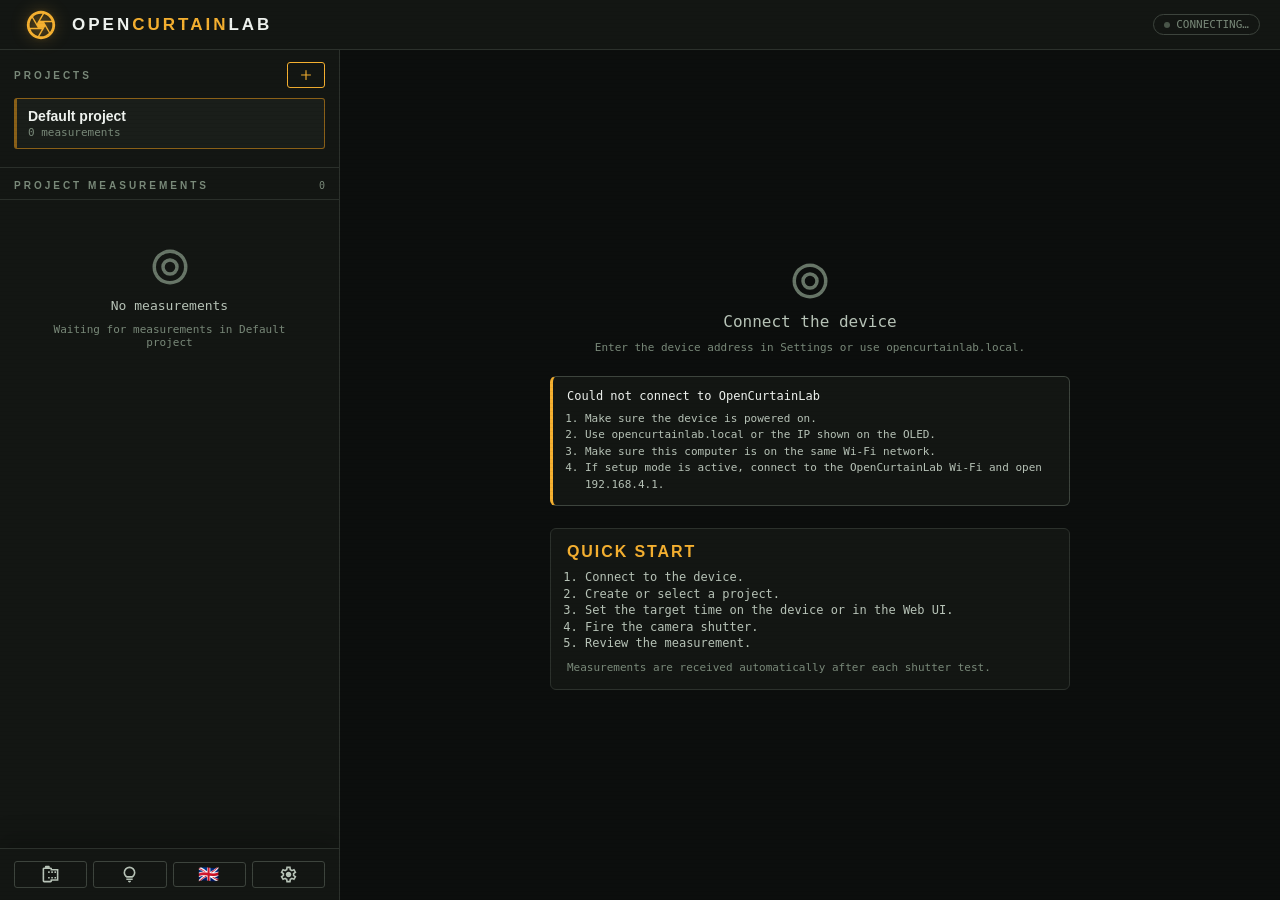
==== web/index.html @ 90f0e79e "api cleanup" ====
<!DOCTYPE html>
<html lang="en">
<head>
<meta charset="utf-8"/>
<meta content="width=device-width, initial-scale=1.0, minimum-scale=1.0" name="viewport"/>
<title>OpenCurtainLab</title>
<link rel="stylesheet" href="app.css" data-ocl-asset="css">
<!-- OCL_INLINE_CSS -->
</head>
<body>
<!-- Web UI source shell. CSS, JS and translations are separate during development. -->
<div class="app">
<!-- ══ HEADER ══════════════════════════════════ -->
<header>
<div style="display:flex;align-items:center;gap:10px;">
<button aria-label="Menu" class="mob-menu-btn" data-i18n-aria-label="html.menuButtonLabel" onclick="toggleSidebar()"><svg aria-hidden="true" class="svg-icon" fill="currentColor" focusable="false" height="20" viewbox="0 -960 960 960" width="20" xmlns="http://www.w3.org/2000/svg"><path d="M140-254.62v-59.99h680v59.99H140ZM140-450v-60h680v60H140Zm0-195.39v-59.99h680v59.99H140Z"></path></svg></button>
<div class="logo">
<div aria-hidden="true" class="logo-mark"><svg class="logo-camera" fill="currentColor" focusable="false" viewbox="0 -960 960 960" xmlns="http://www.w3.org/2000/svg"><path d="M456-600h320q-27-69-82.5-118.5T566-788L456-600Zm-92 80 160-276q-11-2-22-3t-22-1q-66 0-123 25t-101 67l108 188ZM170-400h218L228-676q-32 41-50 90.5T160-480q0 21 2.5 40.5T170-400Zm224 228 108-188H184q27 69 82.5 118.5T394-172Zm86 12q66 0 123-25t101-67L596-440 436-164q11 2 21.5 3t22.5 1Zm252-124q32-41 50-90.5T800-480q0-21-2.5-40.5T790-560H572l160 276ZM480-480Zm0 400q-82 0-155-31.5t-127.5-86Q143-252 111.5-325T80-480q0-83 31.5-155.5t86-127Q252-817 325-848.5T480-880q83 0 155.5 31.5t127 86q54.5 54.5 86 127T880-480q0 82-31.5 155t-86 127.5q-54.5 54.5-127 86T480-80Z"></path></svg></div>
<div class="logo-text">OPEN<em>CURTAIN</em>LAB</div>
</div>
</div>
<div class="hdr-right">
<div class="conn-pill">
<span class="conn-dot" id="cdot"></span>
<span data-i18n="html.connecting" id="clabel">Connecting…</span>
</div>
</div>
</header>
<div class="sidebar-backdrop" id="sb-back" onclick="toggleSidebar()"></div>
<!-- ══ BODY ════════════════════════════════════ -->
<div class="body">
<!-- SIDEBAR -->
<aside class="sidebar" id="sidebar">
<!-- Projects -->
<div class="sidebar-block">
<div class="blk-hdr">
<span class="blk-label" data-i18n="html.projects">Projects</span>
<button aria-label="New project" class="btn btn-amber btn-sm btn-icon" data-i18n-aria-label="html.newProject" data-i18n-title="html.newProject" onclick="openNewProj()" title="New project"><svg aria-hidden="true" class="svg-icon" fill="currentColor" focusable="false" height="20" viewbox="0 -960 960 960" width="20" xmlns="http://www.w3.org/2000/svg"><path d="M450-450H220v-60h230v-230h60v230h230v60H510v230h-60v-230Z"></path></svg></button>
</div>
<div id="proj-list"></div>
</div>
<!-- History header -->
<div class="sidebar-block" style="padding-bottom:8px;">
<div class="blk-hdr" style="margin-bottom:0;">
<span class="blk-label" data-i18n="html.projectMeasurements">Project measurements</span>
<span id="hist-count" style="font-size:10px;color:var(--tx3);">0</span>
</div>
</div>
<!-- History list -->
<div class="history-scroll" id="hist-list"></div>
<!-- Tools / Settings -->
<div class="sidebar-block sidebar-tools">
<div class="language-panel" id="language-panel" style="display:none;">
<label>Language</label>
<button class="lang-option" data-lang="de" onclick="setLanguage('de')"><span aria-hidden="true" class="lang-flag">🇩🇪</span><span>Deutsch</span></button>
<button class="lang-option" data-lang="en" onclick="setLanguage('en')"><span aria-hidden="true" class="lang-flag">🇬🇧</span><span>English</span></button>
</div>

<div class="settings-actions">
<button aria-label="GitHub" class="btn btn-ghost btn-sm btn-icon" id="github-btn" onclick="openGitHub()" title="GitHub"><svg aria-hidden="true" class="svg-icon" fill="currentColor" focusable="false" viewbox="0 -960 960 960" xmlns="http://www.w3.org/2000/svg"><path d="M160-80q-33 0-56.5-23.5T80-160v-600q0-33 23.5-56.5T160-840h40v-40q0-17 11.5-28.5T240-920h160q17 0 28.5 11.5T440-880v40h40q33 0 56.5 23.5T560-760h320v600H560q0 33-23.5 56.5T480-80H160Zm0-80h320v-80h320v-440H480v-80H160v600Zm200-120h80v-80h-80v80Zm0-280h80v-80h-80v80Zm160 280h80v-80h-80v80Zm0-280h80v-80h-80v80Zm160 280h80v-80h-80v80Zm0-280h80v-80h-80v80ZM320-460Z"></path></svg></button>
<button aria-label="Guide" class="btn btn-ghost btn-sm btn-icon" data-i18n-aria-label="html.guide" data-i18n-title="html.guide" id="manual-toggle-btn" onclick="showManualPage()" title="Guide"><svg aria-hidden="true" class="svg-icon" fill="currentColor" focusable="false" viewbox="0 -960 960 960" xmlns="http://www.w3.org/2000/svg"><path d="M423.5-103.5Q400-127 400-160h160q0 33-23.5 56.5T480-80q-33 0-56.5-23.5ZM320-200v-80h320v80H320Zm10-120q-69-41-109.5-110T180-580q0-125 87.5-212.5T480-880q125 0 212.5 87.5T780-580q0 81-40.5 150T630-320H330Zm24-80h252q45-32 69.5-79T700-580q0-92-64-156t-156-64q-92 0-156 64t-64 156q0 54 24.5 101t69.5 79Zm126 0Z"></path></svg></button>
<button aria-label="English" class="btn btn-ghost btn-sm btn-icon language-btn" id="language-btn" onclick="toggleLanguagePanel()" title="English"><span aria-hidden="true" class="language-btn-flag">🇬🇧</span></button>
<button aria-label="Settings" class="btn btn-ghost btn-sm btn-icon" data-i18n-aria-label="html.settings" data-i18n-title="html.settings" id="settings-toggle-btn" onclick="showSettingsPage()" title="Settings"><svg aria-hidden="true" class="svg-icon" fill="currentColor" focusable="false" viewbox="0 -960 960 960" xmlns="http://www.w3.org/2000/svg"><path d="m370-80-16-128q-13-5-24.5-12T307-235l-119 50L78-375l103-78q-1-7-1-13.5v-27q0-6.5 1-13.5L78-585l110-190 119 50q11-8 23-15t24-12l16-128h220l16 128q13 5 24.5 12t22.5 15l119-50 110 190-103 78q1 7 1 13.5v27q0 6.5-2 13.5l103 78-110 190-118-50q-11 8-23 15t-24 12L590-80H370Zm70-80h79l14-106q31-8 57.5-23.5T639-327l99 41 39-68-86-65q5-14 7-29.5t2-31.5q0-16-2-31.5t-7-29.5l86-65-39-68-99 42q-22-23-48.5-38.5T533-694l-13-106h-79l-14 106q-31 8-57.5 23.5T321-633l-99-41-39 68 86 64q-5 15-7 30t-2 32q0 16 2 31t7 30l-86 65 39 68 99-42q22 23 48.5 38.5T427-266l13 106Zm42-180q58 0 99-41t41-99q0-58-41-99t-99-41q-59 0-99.5 41T342-480q0 58 40.5 99t99.5 41Zm-2-140Z"></path></svg></button>
</div>
</div>
</aside><!-- /sidebar -->
<!-- Settings page is rendered into the main content area. -->
<template id="settings-page-template">
<div class="settings-panel settings-page" id="settings-panel">
<div class="settings-page-header">
<div>
<div class="settings-page-eyebrow">OpenCurtainLab</div>
<h1 class="settings-page-title" data-i18n="html.settings">Settings</h1>
</div>
</div>
<div class="settings-page-body">
<div class="settings-page-grid">
<div class="settings-section settings-device-section">
<div class="settings-section-title" data-i18n="html.device">Device</div>
<div class="settings-field">
<label data-i18n="html.deviceAddress" for="device-address-input">Device address</label>
<div class="settings-address-row">
<input class="settings-full-input" id="device-address-input" onkeydown="if(event.key==='Enter') connectToDeviceAddress()" placeholder="opencurtainlab.local" type="text"/>
<button class="btn btn-amber btn-sm" data-i18n="html.connect" onclick="connectToDeviceAddress()">Connect</button>
</div>
<div aria-live="polite" class="settings-error" id="device-address-error"></div>
</div>
<div class="settings-info-list" id="settings-device-info"></div>
</div>
<div class="settings-section">
<div class="settings-section-title" data-i18n="html.measurement">Measurement</div>
<div class="settings-line">
<label data-i18n="html.targetSeries" for="set-target-series">Target series</label>
<select class="h-proj-select" id="set-target-series" onchange="onTargetSeriesChanged()">
<option data-i18n="targetSeries.standard" value="standard">Standard</option>
<option data-i18n="targetSeries.custom" value="custom">Custom</option>
</select>
</div>
<div class="settings-field settings-wide-field">
<label data-i18n="html.customTargetTimes" for="set-custom-target-times">Custom target times</label>
<input class="settings-full-input" id="set-custom-target-times" oninput="validateCustomTargetTimesField()" placeholder="1,2,5,10,25,50,100,250,500,1000,2000" type="text"/>
<div aria-live="polite" class="settings-error" id="custom-target-times-error"></div>
</div>
<div class="settings-line">
<label data-i18n="html.sensitivity" for="set-sensitivity">Sensitivity</label>
<select class="h-proj-select" id="set-sensitivity">
<option data-i18n="html.sensitivityLow" value="low">low</option>
<option data-i18n="html.sensitivityMedium" value="medium">medium</option>
<option data-i18n="html.sensitivityHigh" value="high">high</option>
</select>
</div>
<div class="settings-line">
<label data-i18n="html.sensorCalibration" for="calibrate-sensors-btn">Sensors</label>
<button class="btn btn-ghost btn-sm settings-inline-button" data-i18n="html.calibrateSensors" id="calibrate-sensors-btn" onclick="calibrateSensors()">Calibrate</button>
</div>
</div>
<div class="settings-section">
<div class="settings-section-title" data-i18n="html.display">Display</div>
<div class="settings-line">
<label data-i18n="html.results" for="set-result-display">Results</label>
<select class="h-proj-select" id="set-result-display">
<option data-i18n="html.untilButtonPress" value="until_button">until button press</option>
<option value="2s">2 s</option>
<option value="5s">5 s</option>
<option value="10s">10 s</option>
<option data-i18n="html.resultDisplayOff" value="none">off</option>
</select>
</div>
<div class="settings-line">
<label data-i18n="html.oledSleep" for="set-oled-sleep">OLED sleep</label>
<select class="h-proj-select" id="set-oled-sleep">
<option data-i18n="html.oledSleepOff" value="0">off</option>
<option data-i18n="html.afterOneMinute" value="1">after 1 min</option>
<option data-i18n="html.afterFiveMinutes" value="5">after 5 min</option>
<option data-i18n="html.afterTenMinutes" value="10">after 10 min</option>
<option data-i18n="html.afterThirtyMinutes" value="30">after 30 min</option>
</select>
</div>
<div class="settings-line settings-toggle-line">
<label data-i18n="html.interpolateCharts" for="ui-interpolate-charts">Interpolate charts</label>
<label class="switch">
<input id="ui-interpolate-charts" onchange="setChartInterpolation(this.checked)" type="checkbox"/>
<span class="slider"></span>
</label>
</div>
</div>
<div class="settings-section local-data-section">
<div class="settings-section-title" data-i18n="html.localData">Local data</div>
<div class="settings-action-grid local-data-actions">
<button aria-label="Import" class="settings-action-card" data-i18n-aria-label="html.importWorkspaceBackup" data-i18n-title="html.importWorkspaceBackup" onclick="document.getElementById('backup-file').click()" title="Import">
<span class="settings-action-icon"><svg aria-hidden="true" class="svg-icon" fill="currentColor" focusable="false" viewbox="0 -960 960 960" xmlns="http://www.w3.org/2000/svg"><path d="M160-80v-80h640v80H160Zm200-160v-280H200l280-360 280 360H600v280H360Zm80-80h80v-280h76L480-750 364-600h76v280Zm40-280Z"></path></svg></span>
<span class="settings-action-title" data-i18n="html.importWorkspaceBackup">Import</span>
</button>
<button aria-label="Export" class="settings-action-card" data-i18n-aria-label="html.exportWorkspaceBackup" data-i18n-title="html.exportWorkspaceBackup" onclick="exportBackupJSON()" title="Export">
<span class="settings-action-icon"><svg aria-hidden="true" class="svg-icon" fill="currentColor" focusable="false" viewbox="0 -960 960 960" xmlns="http://www.w3.org/2000/svg"><path d="M160-80v-80h640v80H160Zm320-160L200-600h160v-280h240v280h160L480-240Zm0-130 116-150h-76v-280h-80v280h-76l116 150Zm0-150Z"></path></svg></span>
<span class="settings-action-title" data-i18n="html.exportWorkspaceBackup">Export</span>
</button>
<button aria-label="Reset" class="settings-action-card settings-action-danger" data-i18n-aria-label="html.resetLocalWebUiData" data-i18n-title="html.resetLocalWebUiData" onclick="resetLocalWebUiData()" title="Reset">
<span class="settings-action-icon"><svg aria-hidden="true" class="svg-icon" fill="currentColor" focusable="false" viewbox="0 -960 960 960" xmlns="http://www.w3.org/2000/svg"><path d="M280-120q-33 0-56.5-23.5T200-200v-520h-40v-80h200v-40h240v40h200v80h-40v520q0 33-23.5 56.5T680-120H280Zm400-600H280v520h400v-520ZM360-280h80v-360h-80v360Zm160 0h80v-360h-80v360ZM280-720v520-520Z"></path></svg></span>
<span class="settings-action-title" data-i18n="html.resetLocalWebUiData">Reset</span>
</button>
</div>
<input accept="application/json,.json" id="backup-file" style="display:none" type="file"/>
</div>
</div>
<div class="settings-save-row"><div aria-live="polite" class="settings-save-status" id="settings-save-status"></div><button class="btn btn-amber btn-sm" data-i18n="html.saveSettings" id="save-device-settings-btn" onclick="saveDeviceSettings()">SAVE SETTINGS</button></div>
<div class="settings-page-footer"><div class="settings-version-summary" id="settings-version-summary"><span>WebUI v0.1.0</span><span>Device unknown</span><span class="version-unknown">Update unknown</span></div></div>
</div>
</div>
</template>
<!-- CONTENT -->
<main class="content" id="content">
<div class="empty" id="main-empty" style="margin:80px auto;"><div class="empty-ico"><svg class="empty-icon-svg" aria-hidden="true" focusable="false" viewBox="0 -960 960 960" xmlns="http://www.w3.org/2000/svg"><path d="M480-360q-50 0-85-35t-35-85q0-50 35-85t85-35q50 0 85 35t35 85q0 50-35 85t-85 35ZM324-111.5Q251-143 197-197t-85.5-127Q80-397 80-480t31.5-156Q143-709 197-763t127-85.5Q397-880 480-880t156 31.5Q709-817 763-763t85.5 127Q880-563 880-480t-31.5 156Q817-251 763-197t-127 85.5Q563-80 480-80t-156-31.5ZM480-160q133 0 226.5-93.5T800-480q0-133-93.5-226.5T480-800q-133 0-226.5 93.5T160-480q0 133 93.5 226.5T480-160Zm0-320Zm141.5 141.5Q680-397 680-480t-58.5-141.5Q563-680 480-680t-141.5 58.5Q280-563 280-480t58.5 141.5Q397-280 480-280t141.5-58.5Z"></path></svg></div><div class="empty-txt" data-i18n="html.connectDeviceTitle" style="font-size:16px;">Connect the device</div><div class="empty-sub" data-i18n="html.connectDeviceSubtitle">Connect OpenCurtainLab to your network.</div></div>
</main>
</div><!-- .body -->
</div><!-- .app -->
<!-- ══ MODAL: NEW PROJECT ═════════════════════ -->
<div class="overlay" id="modal-proj">
<div class="modal">
<div class="modal-hdr">
<span class="modal-title" data-i18n="html.newProject">New project</span>
<button class="modal-close" onclick="closeModal('modal-proj')">✕</button>
</div>
<div class="modal-body">
<div class="fg">
<label data-i18n="html.cameraProjectName">Camera / project name</label>
<input data-i18n-placeholder="html.cameraProjectNamePlaceholder" id="proj-name" placeholder="e.g. Leica M3, Canon AE-1 …" type="text"/>
</div>
<div class="fg">
<label data-i18n="html.measurementMode">Measurement mode</label>
<select class="h-proj-select" id="proj-mode" style="width:100%;padding:7px 11px;"></select>
</div>
<div class="fg">
<label data-i18n="html.timeSeries">Time series</label>
<select class="h-proj-select" id="proj-series" onchange="updateProjectTimePicker()" style="width:100%;padding:7px 11px;">
<option data-i18n="targetSeries.standard" value="standard">Standard</option>
<option data-i18n="targetSeries.custom" value="custom">Custom</option>
</select>
</div>
<div class="fg">
<label data-i18n="html.supportedShutterSpeeds">Supported shutter speeds (1/x s)</label>
<div class="time-grid" id="time-picker"></div>
</div>
<div style="display:flex;gap:8px;justify-content:flex-end;margin-top:18px;">
<button class="btn btn-ghost" data-i18n="html.cancel" onclick="closeModal('modal-proj')">Cancel</button>
<button class="btn btn-amber" data-i18n="html.create" onclick="createProj()">Create</button>
</div>
</div>
</div>
</div>
<div id="toast"></div>
<!-- ══ JAVASCRIPT ══════════════════════════════ -->
<script id="ocl-source-config" type="application/json">{"i18nDir":"i18n","tutorialDir":"tutorial"}</script>
<!-- OCL_INLINE_I18N -->
<!-- OCL_INLINE_TUTORIALS -->
<script src="js/i18n.js" defer data-ocl-asset="js"></script>
<script src="js/utils.js" defer data-ocl-asset="js"></script>
<script src="js/state-storage.js" defer data-ocl-asset="js"></script>
<script src="js/device-settings.js" defer data-ocl-asset="js"></script>
<script src="js/navigation.js" defer data-ocl-asset="js"></script>
<script src="js/measurements-projects.js" defer data-ocl-asset="js"></script>
<script src="js/project-analysis.js" defer data-ocl-asset="js"></script>
<script src="js/charts.js" defer data-ocl-asset="js"></script>
<script src="js/backup-export.js" defer data-ocl-asset="js"></script>
<script src="app.js" defer data-ocl-asset="js"></script>
<!-- OCL_INLINE_JS -->
</body>
</html>
---- web/app.css ----
/* OpenCurtainLab Web UI stylesheet.
 *
 * This file defines the complete browser UI layout and visual system for
 * projects, history, measurements, charts, settings, and responsive behavior.
 */

/* ═══════════════════════════════════════════════
   DESIGN TOKENS
═══════════════════════════════════════════════ */
:root {
  /* Backgrounds – progressive depth */
  --bg:    #0c0e0d;
  --bg2:   #131613;
  --bg3:   #1a1e1a;
  --bg4:   #212521;
  --bg5:   #282d28;

  /* Borders */
  --bdr:   #2c312c;
  --bdr2:  #3d443d;
  --bdr3:  #505850;

  /* Brand */
  --amber:      #f5b030;
  --amber-dim:  #8a6018;
  --amber-glow: rgba(245,176,48,0.13);
  --amber-muted:#c48a20;

  /* Semantic */
  --green:  #56c47e;
  --orange: #f09040;
  --red:    #e86060;
  --teal:   #52c4b0;
  --blue:   #68a8e0;

  /* Text – four clear levels */
  --tx1: #f0f4f0;   /* headings, values */
  --tx2: #b8c4b8;   /* body text */
  --tx3: #7a8a7a;   /* secondary / labels */
  --tx4: #4a564a;   /* disabled / placeholders */

  /* Sensor palette */
  --s0: #f5b030;
  --s1: #68a8e0;
  --s2: #56c47e;
  --s3: #e86060;
  --s4: #c47aff;

  /* Layout */
  --sidebar-w:  clamp(260px, 28vw, 340px);
  --header-h:   50px;
  --mono: 'Share Tech Mono', monospace;
  --sans: 'Barlow Condensed', sans-serif;

  /* Radius */
  --r1: 3px;
  --r2: 6px;
}

/* ═══════════════════════════════════════════════
   RESET
═══════════════════════════════════════════════ */
*, *::before, *::after { box-sizing: border-box; margin: 0; padding: 0; }

html {
  font-size: 14px;
  height: 100%;
  /* prevent zoom-related layout shift */
  text-size-adjust: 100%;
  -webkit-text-size-adjust: 100%;
}

body {
  background: var(--bg);
  color: var(--tx2);
  font-family: var(--mono);
  height: 100%;
  overflow: hidden;
}

/* Scanlines – subtle */
body::after {
  content: '';
  position: fixed; inset: 0;
  background: repeating-linear-gradient(
    180deg,
    transparent 0px, transparent 3px,
    rgba(0,0,0,0.04) 3px, rgba(0,0,0,0.04) 4px
  );
  pointer-events: none;
  z-index: 9999;
}

a { color: var(--amber); text-decoration: none; }
button { cursor: pointer; font-family: var(--mono); }
select { font-family: var(--mono); }

::-webkit-scrollbar { width: 5px; height: 5px; }
::-webkit-scrollbar-track { background: var(--bg2); }
::-webkit-scrollbar-thumb { background: var(--bdr2); border-radius: 3px; }
::-webkit-scrollbar-thumb:hover { background: var(--bdr3); }

/* ═══════════════════════════════════════════════
   APP SHELL
═══════════════════════════════════════════════ */
.app {
  display: flex;
  flex-direction: column;
  height: 100vh;
  height: 100dvh;
}

/* ── HEADER ─────────────────────────────────── */
header {
  flex: 0 0 var(--header-h);
  display: flex;
  align-items: center;
  justify-content: space-between;
  padding: 0 20px;
  background: var(--bg2);
  border-bottom: 1px solid var(--bdr);
  z-index: 200;
  gap: 12px;
}

.logo {
  display: flex;
  align-items: center;
  gap: 10px;
  flex-shrink: 0;
}
.logo-mark {
  width: 42px; height: 42px;
  display: inline-grid; place-items: center;
  color: var(--amber);
  background: radial-gradient(circle at 50% 50%, rgba(245,176,48,0.16), transparent 62%);
  flex-shrink: 0;
}
.logo-camera {
  width: 34px; height: 34px;
  display: block;
  filter: drop-shadow(0 0 8px rgba(245,176,48,0.35));
  animation: logo-pulse 3.5s ease-in-out infinite;
}
@keyframes logo-pulse {
  0%,100% { transform: scale(1); opacity: 0.96; }
  50%      { transform: scale(1.06); opacity: 1; }
}
.logo-text {
  font-family: var(--sans);
  font-weight: 700;
  font-size: 17px;
  letter-spacing: 3px;
  text-transform: uppercase;
  color: var(--tx1);
}
.logo-text em { color: var(--amber); font-style: normal; }

.hdr-right {
  display: flex;
  align-items: center;
  gap: 16px;
  font-size: 11px;
  color: var(--tx3);
  overflow: hidden;
}

.conn-pill {
  display: flex;
  align-items: center;
  gap: 6px;
  padding: 3px 10px;
  border-radius: 20px;
  border: 1px solid var(--bdr);
  white-space: nowrap;
}
.conn-dot {
  width: 6px; height: 6px;
  border-radius: 50%;
  background: var(--tx4);
  transition: background 0.3s;
  flex-shrink: 0;
}
.conn-dot.on  { background: var(--green); box-shadow: 0 0 5px var(--green); animation: blink 2s infinite; }

.conn-pill.connecting { border-color: var(--bdr2); color: var(--tx3); }
.conn-pill.connected  { border-color: rgba(86,196,126,0.45); color: var(--green); }

@keyframes blink { 0%,100%{opacity:1} 50%{opacity:0.3} }

/* Mobile: hamburger for sidebar toggle */
.mob-menu-btn {
  display: none;
  background: none;
  border: 1px solid var(--bdr2);
  color: var(--tx2);
  padding: 5px 10px;
  border-radius: var(--r1);
  font-size: 16px;
}
@media (max-width: 767px) { .mob-menu-btn { display: block; } }

/* ── BODY ───────────────────────────────────── */
.body {
  flex: 1;
  display: flex;
  min-height: 0; /* critical for flex children to scroll */
}

/* ── SIDEBAR ────────────────────────────────── */
.sidebar {
  flex: 0 0 var(--sidebar-w);
  width: var(--sidebar-w);
  background: var(--bg2);
  border-right: 1px solid var(--bdr);
  display: flex;
  flex-direction: column;
  overflow: hidden;
  transition: transform 0.25s ease;
  z-index: 150;
}

/* Mobile: sidebar slides in from left */
@media (max-width: 767px) {
  .sidebar {
    position: fixed;
    top: var(--header-h);
    left: 0;
    bottom: 0;
    width: min(320px, 90vw);
    transform: translateX(-105%);
    box-shadow: 4px 0 24px rgba(0,0,0,0.5);
  }
  .sidebar.mob-open {
    transform: translateX(0);
  }
  .sidebar-backdrop {
    display: none;
    position: fixed;
    inset: var(--header-h) 0 0 0;
    background: rgba(0,0,0,0.6);
    z-index: 140;
  }
  .sidebar-backdrop.mob-open { display: block; }
}

.sidebar-block {
  padding: 12px 14px;
  border-bottom: 1px solid var(--bdr);
  flex-shrink: 0;
}

.blk-hdr {
  display: flex;
  align-items: center;
  justify-content: space-between;
  margin-bottom: 10px;
}

.blk-label {
  font-family: var(--sans);
  font-size: 10px;
  font-weight: 600;
  letter-spacing: 3px;
  text-transform: uppercase;
  color: var(--tx3);
}


.backup-actions { display: grid; grid-template-columns: repeat(3, 34px); gap: 6px; justify-content: start; }
.backup-hint { font-size: 10px; color: var(--tx3); line-height: 1.35; margin-top: 7px; }
.local-data-actions .btn-icon { width: 34px; height: 30px; padding: 0; }
.danger-icon { color: var(--red); border-color: #3a1a1a; }
.danger-icon:hover { border-color: var(--red); background: rgba(232,96,96,0.10); }

/* Project cards */
.proj-card {
  background: var(--bg3);
  border: 1px solid var(--bdr);
  border-left: 3px solid var(--bdr2);
  border-radius: var(--r1);
  padding: 9px 11px;
  margin-bottom: 6px;
  cursor: pointer;
  transition: border-color 0.15s, background 0.15s;
}
.proj-card:hover { background: var(--bg4); border-color: var(--bdr2); }
.proj-card.active {
  border-left-color: var(--amber);
  border-color: var(--amber-dim);
  background: var(--bg3);
}
.proj-card-name {
  font-family: var(--sans);
  font-size: 14px;
  font-weight: 600;
  color: var(--tx1);
  margin-bottom: 2px;
}
.proj-card-meta { font-size: 11px; color: var(--tx3); }

/* ── HISTORY ────────────────────────────────── */
.history-scroll {
  flex: 1;
  overflow-y: auto;
  padding: 6px 8px;
}
.tutorial-box {
  border-top: 1px solid var(--bdr);
  padding: 10px 12px 14px;
  font-size: 11px;
  color: var(--tx3);
  line-height: 1.45;
}
.tutorial-box b { color: var(--tx2); font-weight: 600; }
.tutorial-box ul { margin: 6px 0 0 16px; padding: 0; }
.tutorial-box li { margin: 3px 0; }

.h-entry {
  background: var(--bg3);
  border: 1px solid var(--bdr);
  border-radius: var(--r1);
  padding: 8px 10px;
  margin-bottom: 5px;
  cursor: pointer;
  display: grid;
  grid-template-columns: 1fr auto;
  grid-template-rows: auto auto;
  gap: 2px 8px;
  transition: border-color 0.12s, background 0.12s;
}
.h-entry:hover { background: var(--bg4); border-color: var(--bdr2); }
.h-entry.sel   { border-color: var(--amber); background: var(--bg4); }
.h-entry.err { cursor: default; border-left: 3px solid var(--red); opacity: 0.9; }
.h-entry.err:hover { background: var(--bg3); border-color: var(--bdr); }
@keyframes flash-in {
  0%   { background: rgba(245,176,48,0.18); border-color: var(--amber); }
  100% { background: var(--bg3); }
}
.h-entry.new-flash { animation: flash-in 0.7s ease-out forwards; }

.h-time  { font-size: 15px; color: var(--amber); letter-spacing: 0.5px; grid-column:1; }
.h-meta  { font-size: 10px; color: var(--tx3); grid-column:1; }
.h-dev   { font-size: 12px; text-align:right; grid-column:2; grid-row: 1/3; align-self:center; }
.h-dev.ok   { color: var(--green); }
.h-dev.warn { color: var(--orange); }
.h-dev.pos  { color: var(--red); }
.h-dev.neg  { color: var(--red); }

.h-proj-select {
  flex: 1;
  background: var(--bg5);
  border: 1px solid var(--bdr2);
  border-radius: var(--r1);
  color: var(--tx2);
  font-size: 11px;
  padding: 3px 6px;
  outline: none;
  transition: border-color 0.12s;
  cursor: pointer;
}
.h-proj-select:focus { border-color: var(--amber); }
.h-proj-select option { background: var(--bg3); color: var(--tx1); }

/* ── CONTENT ────────────────────────────────── */
.content {
  flex: 1;
  overflow-y: auto;
  padding: clamp(12px, 2vw, 24px);
  min-width: 0;
  /* block layout: each card takes its natural height; scroll is on this container */
}
.content > * + * { margin-top: 16px; }

/* ── CARD ───────────────────────────────────── */
.card {
  background: var(--bg2);
  border: 1px solid var(--bdr);
  border-radius: var(--r2);
  overflow: hidden;
}
.card-hdr {
  padding: 10px 14px;
  background: var(--bg3);
  border-bottom: 1px solid var(--bdr);
  display: flex;
  align-items: center;
  justify-content: space-between;
  gap: 8px;
  flex-wrap: wrap;
}
.card-title {
  font-family: var(--sans);
  font-size: 11px;
  font-weight: 600;
  letter-spacing: 2px;
  text-transform: uppercase;
  color: var(--tx1);
}
.card-body { padding: 14px; }

/* ── METRICS ROW ────────────────────────────── */
.metrics-row {
  display: grid;
  grid-template-columns: repeat(auto-fit, minmax(130px, 1fr));
  gap: 10px;
  margin-bottom: 14px;
}
.metric {
  background: var(--bg3);
  border: 1px solid var(--bdr);
  border-radius: var(--r1);
  padding: 10px 12px;
}
.m-label {
  font-size: 9px;
  letter-spacing: 2px;
  text-transform: uppercase;
  color: var(--tx3);
  margin-bottom: 4px;
}
.m-val {
  font-size: 22px;
  color: var(--amber);
  line-height: 1;
}
.m-sub { font-size: 10px; color: var(--tx3); margin-top: 3px; }

/* ── ID ROW ─────────────────────────────── */
.sensor-row {
  display: grid;
  grid-template-columns: repeat(5, 1fr);
  gap: 8px;
  margin-bottom: 14px;
}
@media (max-width: 700px) { .sensor-row { grid-template-columns: repeat(3,1fr); } }
@media (max-width: 500px) { .sensor-row { grid-template-columns: repeat(2,1fr); } }

.s-box {
  background: var(--bg3);
  border: 1px solid var(--bdr);
  border-top: 2px solid var(--bdr);
  border-radius: var(--r1);
  padding: 9px 10px;
  transition: opacity 0.2s;
}
.s-box[data-s="0"] { border-top-color: var(--s0); }
.s-box[data-s="1"] { border-top-color: var(--s1); }
.s-box[data-s="2"] { border-top-color: var(--s2); }
.s-box[data-s="3"] { border-top-color: var(--s3); }
.s-box[data-s="4"] { border-top-color: var(--s4); }
.s-box.off { opacity: 0.3; }
.s-name  { font-size: 9px; letter-spacing: 2px; color: var(--tx3); margin-bottom: 5px; }
.s-frac  { font-size: 15px; color: var(--tx1); }
.s-dev   { font-size: 11px; margin-top: 2px; }
.s-ms    { font-size: 10px; color: var(--teal); margin-top: 3px; }

/* ── CURTAIN ────────────────────────────────── */
.curtain-row {
  display: grid;
  grid-template-columns: 1fr 1fr;
  gap: 10px;
}
.c-box {
  background: var(--bg3);
  border: 1px solid var(--bdr);
  border-radius: var(--r1);
  padding: 10px 12px;
}
.c-name { font-size: 9px; letter-spacing: 2px; color: var(--tx3); margin-bottom: 6px; }
.c-val  { font-size: 20px; color: var(--teal); }
.c-unit { font-size: 10px; color: var(--tx3); margin-left: 3px; }
.c-sub  { font-size: 10px; color: var(--tx3); margin-top: 3px; }

/* ── BUTTONS ────────────────────────────────── */
.btn {
  font-family: var(--mono);
  font-size: 11px;
  letter-spacing: 0.5px;
  padding: 5px 12px;
  border-radius: var(--r1);
  border: 1px solid;
  transition: all 0.12s;
  white-space: nowrap;
}
.btn-amber { background: transparent; border-color: var(--amber); color: var(--amber); }
.btn-amber:hover { background: var(--amber); color: var(--bg); }
.btn-ghost { background: transparent; border-color: var(--bdr2); color: var(--tx2); }
.btn-ghost:hover { border-color: var(--tx2); color: var(--tx1); }
.btn-sm { font-size: 10px; padding: 3px 9px; }

/* ── TABLE ──────────────────────────────────── */
.tbl-wrap { overflow-x: auto; }
table { width: 100%; border-collapse: collapse; font-size: 12px; }
thead tr { background: var(--bg3); border-bottom: 1px solid var(--bdr2); }
th {
  padding: 7px 10px;
  text-align: left;
  font-family: var(--sans);
  font-size: 10px;
  font-weight: 600;
  letter-spacing: 2px;
  text-transform: uppercase;
  color: var(--tx3);
  white-space: nowrap;
}
th.col-target { color: var(--tx2); }
td { padding: 6px 10px; border-bottom: 1px solid var(--bdr); color: var(--tx2); }
tr:last-child td { border-bottom: none; }
tbody tr:hover { background: var(--bg3); }

td.t-amber  { color: var(--amber); font-size: 13px; }
td.t-green  { color: var(--green); }
td.t-red    { color: var(--red); }
td.t-teal   { color: var(--teal); }
td.t-dim    { color: var(--tx4); }
td.t-target { color: var(--tx1); font-weight: 600; background: var(--bg3); border-right: 1px solid var(--bdr2); }
td.t-empty  { color: var(--tx4); text-align: center; font-size: 11px; }

/* Highlighted measurement column */
td.col-hi { background: rgba(245,176,48,0.04); }

/* ── MODAL ──────────────────────────────────── */
.overlay {
  display: none;
  position: fixed; inset: 0;
  background: rgba(0,0,0,0.72);
  z-index: 500;
  align-items: center;
  justify-content: center;
  backdrop-filter: blur(3px);
}
.overlay.open { display: flex; }
.modal {
  background: var(--bg2);
  border: 1px solid var(--bdr2);
  border-radius: var(--r2);
  width: min(460px, 95vw);
  max-height: 88vh;
  overflow-y: auto;
  box-shadow: 0 24px 64px rgba(0,0,0,0.7);
  animation: m-in 0.18s ease-out;
}
@keyframes m-in { from { transform: translateY(-14px) scale(0.97); opacity:0; } to { transform:none; opacity:1; } }
.modal-hdr {
  padding: 14px 18px;
  border-bottom: 1px solid var(--bdr);
  display: flex; align-items: center; justify-content: space-between;
}
.modal-title { font-family: var(--sans); font-size: 15px; font-weight: 600; letter-spacing: 2px; text-transform: uppercase; color: var(--tx1); }
.modal-close { background: none; border: none; color: var(--tx3); font-size: 18px; transition: color 0.12s; }
.modal-close:hover { color: var(--tx1); }
.modal-body { padding: 18px; }

/* Form */
.fg { margin-bottom: 14px; }
label { display: block; font-size: 10px; letter-spacing: 2px; text-transform: uppercase; color: var(--tx3); margin-bottom: 5px; }
input[type="text"] {
  width: 100%;
  background: var(--bg3);
  border: 1px solid var(--bdr2);
  border-radius: var(--r1);
  color: var(--tx1);
  font-family: var(--mono);
  font-size: 13px;
  padding: 7px 11px;
  outline: none;
  transition: border-color 0.12s;
}
input[type="text"]:focus { border-color: var(--amber); }
input[type="text"]::placeholder { color: var(--tx4); }

.time-grid { display: grid; grid-template-columns: repeat(4,1fr); gap: 5px; }
.t-tog {
  background: var(--bg3);
  border: 1px solid var(--bdr);
  border-radius: var(--r1);
  padding: 6px 4px;
  text-align: center;
  font-size: 11px;
  cursor: pointer;
  user-select: none;
  color: var(--tx3);
  transition: all 0.12s;
}
.t-tog:hover  { color: var(--tx2); border-color: var(--bdr2); }
.t-tog.on { background: var(--amber-glow); border-color: var(--amber-dim); color: var(--amber); }

/* ── TOAST ──────────────────────────────────── */
#toast {
  position: fixed;
  bottom: 20px; right: 20px;
  background: var(--bg4);
  border: 1px solid var(--bdr2);
  border-left: 3px solid var(--amber);
  color: var(--tx1);
  padding: 9px 14px;
  border-radius: var(--r1);
  font-size: 12px;
  transform: translateY(60px);
  opacity: 0;
  transition: all 0.25s;
  z-index: 9000;
  pointer-events: none;
  max-width: min(320px, 90vw);
}
#toast.show { transform: none; opacity: 1; }
#toast.toast-success { border-left-color: var(--green); }
#toast.toast-warning { border-left-color: var(--orange); }
#toast.toast-error   { border-left-color: var(--red); }
#toast.toast-info    { border-left-color: var(--amber); }

/* ── EMPTY STATE ────────────────────────────── */
.empty {
  display: flex; flex-direction: column; align-items: center;
  justify-content: center; padding: 40px 20px; gap: 10px;
  text-align: center;
}
.empty-ico  { opacity: 1; color: #687668; line-height: 1; }
.empty-icon-svg { width: 42px; height: 42px; display: block; fill: currentColor; }
.empty-txt  { font-size: 13px; color: var(--tx2); }
.empty-sub  { font-size: 11px; color: var(--tx3); }


.sidebar-tools {
  margin-top: auto;
  border-top: 1px solid var(--bdr);
  border-bottom: 0;
  background: var(--bg2);
  box-shadow: 0 -10px 24px rgba(0,0,0,0.18);
  position: relative;
  z-index: 260;
}
.settings-actions { display:grid; grid-template-columns: repeat(4, 1fr); gap:6px; align-items:center; }
.settings-actions .btn { width:100%; min-width:0; }
.settings-actions .btn-icon { padding-left:0; padding-right:0; text-align:center; font-size:14px; }
.settings-actions .svg-icon { width:19px; height:19px; }
.setting-row { display:flex; align-items:center; justify-content:space-between; gap:10px; margin:0 0 8px; font-size:12px; }
.switch { position:relative; display:inline-block; width:42px; height:22px; flex:0 0 auto; }
.switch input { opacity:0; width:0; height:0; }
.slider { position:absolute; cursor:pointer; inset:0; border:1px solid var(--line); border-radius:999px; background:rgba(255,255,255,.07); transition:.18s; }
.slider:before { content:""; position:absolute; height:16px; width:16px; left:2px; top:2px; border-radius:50%; background:var(--tx2); transition:.18s; }
.switch input:checked + .slider { border-color:var(--amber-dim); background:var(--amber-glow); }
.switch input:checked + .slider:before { transform:translateX(20px); background:var(--amber); }
.settings-actions .btn.active { background: var(--amber); color: var(--bg); border-color: var(--amber); }
.language-panel {
  position: absolute;
  left: 12px;
  right: 12px;
  bottom: calc(100% + 8px);
  margin: 0;
  padding: 8px;
  max-height: min(640px, calc(100vh - var(--header-h) - 28px));
  overflow-y: auto;
  background: var(--bg3);
  border: 1px solid var(--bdr2);
  border-radius: var(--r1);
  box-shadow: 0 -12px 30px rgba(0,0,0,0.42);
  z-index: 270;
}
.settings-page {
  width: min(980px, 100%);
  margin: 0 auto;
  display: grid;
  gap: 16px;
}
.settings-page-header {
  display: flex;
  align-items: flex-end;
  justify-content: space-between;
  gap: 16px;
  padding: 18px 20px;
  background: linear-gradient(180deg, var(--bg3), var(--bg2));
  border: 1px solid var(--bdr);
  border-left: 3px solid var(--amber);
  border-radius: var(--r2);
}
.settings-page-eyebrow {
  color: var(--amber);
  font-size: 10px;
  letter-spacing: 3px;
  text-transform: uppercase;
  margin-bottom: 6px;
}
.settings-page-title {
  color: var(--tx1);
  font-family: var(--sans);
  font-size: 28px;
  line-height: 1.1;
  letter-spacing: 1.5px;
  text-transform: uppercase;
  margin: 0;
}
.settings-page-body {
  padding: 0;
}
.settings-page-grid {
  display: grid;
  grid-template-columns: repeat(2, minmax(0, 1fr));
  gap: 12px;
}

.content.flush { padding:0; }
.content.flush > * + * { margin-top:0; }

/* ── TUTORIAL / GUIDE FRAGMENTS ───────────────
   Tutorial files are stored as HTML fragments under web/tutorial/.
   They share the main Web UI tokens and components; no tutorial-local CSS is kept
   in the fragment files so the single-file build stays compact and consistent. */
.manual-page.tutorial {
  max-width: 980px;
  margin: 0 auto;
  padding: 0;
  color: var(--tx2);
  font-size: 14px;
  line-height: 1.55;
}
.tutorial .hero {
  background: linear-gradient(180deg, var(--bg3), var(--bg2));
  border: 1px solid var(--bdr);
  border-left: 3px solid var(--amber);
  border-radius: var(--r2);
  padding: 18px 20px;
  margin-bottom: 16px;
}
.tutorial .eyebrow {
  font-size: 10px;
  letter-spacing: 3px;
  text-transform: uppercase;
  color: var(--amber);
  margin-bottom: 6px;
}
.tutorial h1,
.tutorial h2,
.tutorial h3 {
  font-family: var(--sans);
  color: var(--tx1);
  letter-spacing: 1.5px;
  text-transform: uppercase;
  line-height: 1.1;
}
.tutorial h1 { font-size: 28px; margin: 0 0 8px; }
.tutorial h2 { font-size: 18px; margin: 0; }
.tutorial h3 { font-size: 14px; margin: 16px 0 8px; color: var(--amber); }
.tutorial p { margin: 8px 0 12px; }
.tutorial .card { margin-bottom: 14px; }
.tutorial .grid {
  display: grid;
  grid-template-columns: repeat(auto-fit, minmax(220px, 1fr));
  gap: 10px;
}
.tutorial .box {
  background: var(--bg3);
  border: 1px solid var(--bdr);
  border-radius: var(--r1);
  padding: 12px;
}
.tutorial .box strong { color: var(--tx1); }
.tutorial ul,
.tutorial ol { padding-left: 20px; margin: 8px 0 12px; }
.tutorial li { margin: 5px 0; }
.tutorial .note,
.tutorial .warn,
.tutorial .ok {
  border-radius: var(--r1);
  padding: 10px 12px;
  margin: 10px 0;
  background: var(--bg3);
  border: 1px solid var(--bdr2);
}
.tutorial .note { border-left: 3px solid var(--teal); }
.tutorial .warn { border-left: 3px solid var(--orange); }
.tutorial .ok { border-left: 3px solid var(--green); }
.tutorial .badge {
  display: inline-block;
  border: 1px solid var(--bdr2);
  background: var(--bg4);
  color: var(--tx2);
  padding: 2px 7px;
  border-radius: 20px;
  font-size: 11px;
  margin: 2px 4px 2px 0;
}
.tutorial kbd {
  background: var(--bg4);
  border: 1px solid var(--bdr2);
  border-bottom-color: var(--bdr);
  color: var(--tx1);
  border-radius: var(--r1);
  padding: 1px 5px;
  font-family: var(--mono);
  font-size: 12px;
}
.tutorial table { width: 100%; border-collapse: collapse; margin: 10px 0; }
.tutorial th,
.tutorial td {
  border-bottom: 1px solid var(--bdr);
  padding: 8px 10px;
  text-align: left;
  vertical-align: top;
}
.tutorial th {
  color: var(--tx3);
  background: var(--bg3);
  font-family: var(--sans);
  letter-spacing: 2px;
  text-transform: uppercase;
  font-size: 10px;
}
.tutorial td:first-child { color: var(--tx1); white-space: nowrap; }
.tutorial .small { color: var(--tx3); font-size: 12px; }
.tutorial .toc a {
  display: block;
  color: var(--tx2);
  border: 1px solid var(--bdr);
  background: var(--bg3);
  border-radius: var(--r1);
  padding: 8px 10px;
  margin: 6px 0;
  text-decoration: none;
}
.tutorial .toc a:hover { border-color: var(--amber-dim); color: var(--amber); }
.tutorial hr { border: 0; border-top: 1px solid var(--bdr); margin: 14px 0; }



/* ── PROJECT ANALYSIS ───────────────────────── */
.quality-grid {
  display:grid;
  grid-template-columns: repeat(auto-fit, minmax(150px, 1fr));
  gap:10px;
}
.q-card {
  background:linear-gradient(180deg, var(--bg3), var(--bg2));
  border:1px solid var(--bdr);
  border-left:3px solid var(--bdr2);
  border-radius:var(--r1);
  padding:10px 12px;
  position:relative;
  overflow:hidden;
}
.q-card::after {
  content:'';
  position:absolute; inset:0 0 auto 0; height:1px;
  background:linear-gradient(90deg, transparent, rgba(245,176,48,0.12), transparent);
  pointer-events:none;
}
.q-card.q-amber { border-left-color:var(--amber); }
.q-card.q-green { border-left-color:var(--green); }
.q-card.q-orange { border-left-color:var(--orange); }
.q-card.q-red { border-left-color:var(--red); }
.q-card.q-teal { border-left-color:var(--teal); }
.q-card.q-blue { border-left-color:var(--blue); }
.q-card.q-amber .q-value { color:var(--amber); }
.q-card.q-green .q-value { color:var(--green); }
.q-card.q-orange .q-value { color:var(--orange); }
.q-card.q-red .q-value { color:var(--red); }
.q-card.q-teal .q-value { color:var(--teal); }
.q-card.q-blue .q-value { color:var(--blue); }
.q-label { font-size:9px; letter-spacing:2px; text-transform:uppercase; color:var(--tx3); margin-bottom:4px; }
.q-value { font-size:20px; color:var(--tx1); line-height:1.05; }
.q-sub { font-size:10px; color:var(--tx3); margin-top:4px; }
.grade-badge {
  display:inline-flex; align-items:center; justify-content:center;
  min-width:28px; height:22px; padding:0 7px;
  border:1px solid var(--bdr2); border-radius:var(--r1);
  font-size:13px; color:var(--tx1); background:var(--bg4);
}
.grade-a { border-color:rgba(86,196,126,0.55); color:var(--green); }
.grade-b { border-color:rgba(245,176,48,0.55); color:var(--amber); }
.grade-c { border-color:rgba(240,144,64,0.55); color:var(--orange); }
.grade-d { border-color:rgba(232,96,96,0.55); color:var(--red); }
.dist-mini { display:flex; align-items:flex-end; gap:2px; width:82px; height:22px; }
.dist-mini i { display:block; flex:1; min-width:3px; background:var(--amber-dim); opacity:.85; }
.dual-summary { display:grid; grid-template-columns:1fr 1fr; gap:10px; }
@media (max-width:700px) { .dual-summary { grid-template-columns:1fr; } }

/* ── WARNING BANNER ─────────────────────────── */
.banner {
  background: rgba(245,176,48,0.07);
  border: 1px solid var(--amber-dim);
  border-radius: var(--r1);
  padding: 10px 14px;
  font-size: 12px;
  color: var(--amber-muted);
  display: flex; align-items: center; gap: 8px;
}

/* ═══════════════════════════════════════════════
   PROJECT TABLE VIEW
   Rows = target speeds, Columns = measurements
═══════════════════════════════════════════════ */
.proj-tbl-wrap {
  overflow: auto;
  max-height: 60vh;
}
.proj-tbl {
  border-collapse: collapse;
  font-size: 12px;
  min-width: 100%;
}
.proj-tbl th, .proj-tbl td {
  padding: 6px 11px;
  white-space: nowrap;
  border: 1px solid var(--bdr);
}
.proj-tbl thead tr:first-child th {
  background: var(--bg3);
  color: var(--tx3);
  font-family: var(--sans);
  font-size: 10px;
  font-weight: 600;
  letter-spacing: 2px;
  text-transform: uppercase;
}
.proj-tbl .row-target {
  background: var(--bg3);
  border-right: 1px solid var(--bdr2);
  color: var(--tx1);
  font-size: 13px;
  font-weight: bold;
  text-align: right;
  min-width: 80px;
  position: sticky; left: 0; z-index: 2;
}
.proj-tbl .meas-cell {
  text-align: center;
  min-width: 88px;
}
.meas-cell .mc-frac { color: var(--amber); font-size: 13px; }
.meas-cell .mc-dev  { font-size: 10px; margin-top: 1px; }
.meas-cell.mc-ok  .mc-dev { color: var(--green); }
.meas-cell.mc-pos .mc-dev { color: var(--red); }
.meas-cell.mc-neg .mc-dev { color: var(--green); }
.meas-cell.mc-empty { color: var(--tx4); font-size: 11px; }
.col-ts { font-size: 10px; color: var(--tx3); }

/* ═══════════════════════════════════════════════
   TIMELINE CANVAS
═══════════════════════════════════════════════ */
.tl-wrap { overflow-x: auto; }
canvas#tl {
  display: block;
  /* width set by JS */
}

/* ── NOTE FIELD ─────────────────────────────── */
.note-field {
  width: 100%;
  background: var(--bg3);
  border: 1px solid var(--bdr);
  border-radius: var(--r1);
  color: var(--tx2);
  font-family: var(--mono);
  font-size: 12px;
  padding: 8px 10px;
  resize: none;
  overflow: hidden;
  min-height: 32px;
  line-height: 1.5;
  outline: none;
  transition: border-color 0.15s;
  display: block;
  box-sizing: border-box;
}
.note-field:focus { border-color: var(--amber); }
.note-field::placeholder { color: var(--tx4); }

/* Mobile canvas: rotate timeline/chart to vertical layout */
@media (max-width: 600px) {
  .canvas-mobile-v { width: 100% !important; }
  .timeline-card .card-body { padding: 10px 4px !important; }
  .timeline-card .tl-wrap { overflow-x: hidden; }
}

.svg-icon { display:inline-block; width:18px; height:18px; vertical-align:middle; pointer-events:none; }
.btn-icon { display:inline-flex; align-items:center; justify-content:center; gap:4px; }
.mob-menu-btn .svg-icon { width:20px; height:20px; }
.lang-option {
  width:100%; display:flex; align-items:center; gap:8px; padding:7px 8px;
  border:1px solid transparent; background:transparent; color:var(--tx2); border-radius:var(--r1);
  font-family:var(--mono); font-size:12px; text-align:left; cursor:pointer;
}
.lang-option:hover { border-color:var(--amber-dim); color:var(--amber); background:var(--amber-glow); }
.lang-flag, .language-btn-flag { font-size:17px; line-height:1; }
.language-btn { font-family: system-ui, -apple-system, BlinkMacSystemFont, "Segoe UI", sans-serif; }

/* Settings panel: compact label/value rows */
.settings-version-summary {
  display: grid;
  grid-template-columns: repeat(3, minmax(0, 1fr));
  align-items: center;
  gap: 8px;
  font-size: 10px;
  color: var(--tx3);
  margin: 0;
  line-height: 1.4;
  letter-spacing: .04em;
}
.settings-version-summary span {
  min-width: 0;
  overflow: hidden;
  text-align: center;
  text-overflow: ellipsis;
  white-space: nowrap;
}
.settings-version-summary .version-ok { color: var(--tx2); }
.settings-version-summary .version-update { color: var(--green); }
.settings-version-summary .version-mismatch { color: var(--red); }
.settings-version-summary .version-unknown { color: var(--tx3); }
.settings-section {
  background: var(--bg3);
  border: 1px solid var(--bdr);
  border-radius: var(--r1);
  padding: 12px;
  margin: 0;
  font-size: 11px;
}
.settings-section:first-of-type { margin-top: 0; }
.local-data-section { margin-top: 0; }
.settings-section-title {
  color: var(--tx3);
  font-size: 10px;
  letter-spacing: .32em;
  text-transform: uppercase;
  margin-bottom: 8px;
}
.settings-line {
  display: grid;
  grid-template-columns: minmax(88px, .92fr) minmax(0, 1.2fr);
  gap: 8px;
  align-items: center;
  margin-bottom: 8px;
}
.settings-page-body label:not(.switch) {
  display: block;
  margin: 0;
  color: var(--tx2);
  font-family: var(--mono);
  font-size: 11px;
  letter-spacing: .06em;
  line-height: 1.25;
  text-transform: none;
}
.settings-line .h-proj-select { width: 100%; }
.settings-field { margin-bottom: 8px; }
.settings-field label:not(.switch) { margin-bottom: 5px; }
.settings-wide-field .settings-full-input { margin-bottom: 0; }
.settings-wide-field .settings-error { margin: 4px 0 0; }
.settings-inline-button {
  width: 100%;
  height: 32px;
  display: inline-flex;
  align-items: center;
  justify-content: center;
}
.settings-address-row {
  display: grid;
  grid-template-columns: minmax(0, 1fr) auto;
  gap: 6px;
  align-items: stretch;
}
.settings-address-row .settings-full-input { margin-bottom: 0; height: 32px; }
.settings-address-row .btn { height: 32px; display: inline-flex; align-items: center; justify-content: center; }
.settings-info-list {
  margin-top: 8px;
  display: grid;
  gap: 5px;
}
.settings-info-row {
  display: grid;
  grid-template-columns: minmax(84px, .9fr) minmax(0, 1.25fr);
  gap: 8px;
  align-items: baseline;
  min-height: 17px;
  font-size: 11px;
}
.settings-info-label {
  color: var(--tx3);
  letter-spacing: .12em;
  text-transform: uppercase;
}
.settings-info-value {
  min-width: 0;
  color: var(--tx2);
  text-align: right;
  overflow: hidden;
  text-overflow: ellipsis;
  white-space: nowrap;
}
.settings-info-value.ok { color: var(--green); }
.settings-info-value.warn { color: var(--orange); }
.settings-info-value.err { color: var(--red); }
.settings-hint {
  color: var(--tx3);
  font-size: 10px;
  line-height: 1.35;
  margin: -3px 0 7px;
}
.settings-error {
  min-height: 13px;
  color: var(--red);
  font-size: 10px;
  line-height: 1.35;
  margin: -3px 0 7px;
}
.settings-full-input {
  width: 100%;
  box-sizing: border-box;
  background: var(--bg5);
  border: 1px solid var(--bdr2);
  border-radius: var(--r1);
  color: var(--tx1);
  font-size: 11px;
  padding: 6px;
  margin: 0 0 8px;
  outline: none;
}
.settings-full-input:focus { border-color: var(--amber); }
.settings-full-input.invalid { border-color: rgba(232,96,96,0.85); }

/* ── GUIDED UX / NOTICES ───────────────────── */
.empty-main {
  margin: 46px auto;
  max-width: 620px;
}
.empty-actions { margin-top: 4px; }
.quick-start {
  width: min(520px, 100%);
  margin-top: 18px;
  padding: 14px 16px;
  background: var(--bg2);
  border: 1px solid var(--bdr);
  border-radius: var(--r2);
  text-align: left;
}
.quick-title {
  color: var(--amber);
  font-family: var(--sans);
  font-size: 16px;
  font-weight: 700;
  letter-spacing: .12em;
  text-transform: uppercase;
  margin-bottom: 8px;
}
.quick-start ol {
  margin-left: 18px;
  color: var(--tx2);
  font-size: 12px;
  line-height: 1.55;
}
.quick-help {
  color: var(--tx3);
  font-size: 11px;
  line-height: 1.4;
  margin-top: 8px;
}
.notice-card {
  width: min(520px, 100%);
  margin-top: 12px;
  padding: 12px 14px;
  background: var(--bg2);
  border: 1px solid var(--bdr2);
  border-left: 3px solid var(--amber);
  border-radius: var(--r2);
  text-align: left;
}
.notice-card ol { margin: 8px 0 0 18px; color: var(--tx2); font-size: 11px; line-height: 1.5; }
.notice-title { color: var(--tx1); font-size: 12px; margin-bottom: 5px; }
.notice-body, .notice-action { color: var(--tx3); font-size: 11px; line-height: 1.4; }
.notice-action { margin-top: 5px; color: var(--tx2); }
.notice-error { border-left-color: var(--red); }
.notice-warning { border-left-color: var(--orange); }
.notice-success { border-left-color: var(--green); }
.notice-info { border-left-color: var(--amber); }
.settings-action-grid {
  display: grid;
  grid-template-columns: repeat(2, minmax(0, 1fr));
  gap: 8px;
}
.settings-action-grid.local-data-actions { grid-template-columns: repeat(3, minmax(0, 1fr)); }
.settings-action-card {
  min-height: 58px;
  width: 100%;
  display: grid;
  grid-template-columns: 24px minmax(0, 1fr);
  align-items: center;
  gap: 8px;
  padding: 9px 10px;
  background: var(--bg4);
  border: 1px solid var(--bdr2);
  border-radius: var(--r1);
  color: var(--tx2);
  text-align: left;
}
.settings-action-card:hover {
  border-color: var(--amber-dim);
  color: var(--tx1);
  background: var(--bg5);
}
.settings-action-card .svg-icon { width: 20px; height: 20px; }
.settings-action-icon {
  display: inline-grid;
  place-items: center;
  color: var(--amber);
}
.settings-action-title {
  min-width: 0;
  overflow: hidden;
  text-overflow: ellipsis;
  white-space: normal;
  font-family: var(--mono);
  font-size: 11px;
  line-height: 1.25;
}
.local-data-actions .settings-action-card {
  min-height: 50px;
  grid-template-columns: 20px minmax(0, 1fr);
  gap: 6px;
  padding: 8px;
}
.local-data-actions .settings-action-card .svg-icon { width: 18px; height: 18px; }
.settings-action-danger { border-color: #3a1a1a; }
.settings-action-danger .settings-action-icon,
.settings-action-danger:hover { color: var(--red); }
.settings-action-danger:hover { border-color: var(--red); background: rgba(232,96,96,0.10); }
.settings-page-footer {
  margin-top: 10px;
  padding-top: 8px;
  border-top: 1px solid var(--bdr);
}
.settings-save-row {
  display: grid;
  grid-template-columns: minmax(0, 1fr) auto;
  align-items: center;
  gap: 8px;
  margin: 12px 0 0;
  padding: 9px 12px;
  background: var(--bg3);
  border: 1px solid var(--bdr);
  border-radius: var(--r1);
}
.settings-save-status {
  min-height: 14px;
  color: var(--orange);
  font-size: 11px;
  line-height: 1.3;
}
.settings-action-row {
  display: flex;
  align-items: center;
  justify-content: flex-end;
  gap: 8px;
}
.btn-icon-text {
  display: inline-flex;
  align-items: center;
  justify-content: center;
  gap: 6px;
}
.btn:disabled {
  opacity: .48;
  cursor: default;
}

@media (max-width: 767px) {
  .language-panel { max-height: min(70vh, calc(100vh - var(--header-h) - 24px)); }
  .settings-page { width: 100%; gap: 10px; }
  .settings-page-header { padding: 16px 18px; }
  .settings-page-title { font-size: 24px; }
  .settings-page-body { padding: 0; }
  .settings-page-grid { grid-template-columns: 1fr; gap: 10px; }
  .settings-address-row,
  .settings-save-row { grid-template-columns: 1fr; }
  .backup-actions { grid-template-columns: repeat(3, 34px); }
  .settings-action-grid { grid-template-columns: repeat(2, minmax(0, 1fr)); }
  .settings-action-grid.local-data-actions { grid-template-columns: repeat(3, minmax(0, 1fr)); }
  .settings-address-row .btn,
  .settings-save-row .btn { width: 100%; }
  #toast { left: 14px; right: 14px; bottom: 14px; max-width: none; }
  .quick-start, .notice-card { width: 100%; }
}


/* Empty start screen is a compact guided view, not a scrollable workspace. */
.content.empty-view {
  overflow-y: hidden;
  display: grid;
  place-items: center;
}
.content.empty-view > * + * { margin-top: 0; }
.content.empty-view .empty-main {
  margin: 0 auto;
  max-height: 100%;
}
.content.empty-view .quick-start {
  margin-top: 12px;
}
.content.empty-view .quick-start ol {
  line-height: 1.38;
}
@media (max-height: 720px) {
  .content.empty-view .quick-start { padding: 10px 12px; }
  .content.empty-view .quick-title { font-size: 14px; margin-bottom: 6px; }
  .content.empty-view .quick-start ol { font-size: 11px; line-height: 1.28; }
  .content.empty-view .quick-help { margin-top: 6px; }
  .content.empty-view .notice-card { padding: 9px 11px; margin-top: 8px; }
}

.settings-toggle-line { align-items: center; }
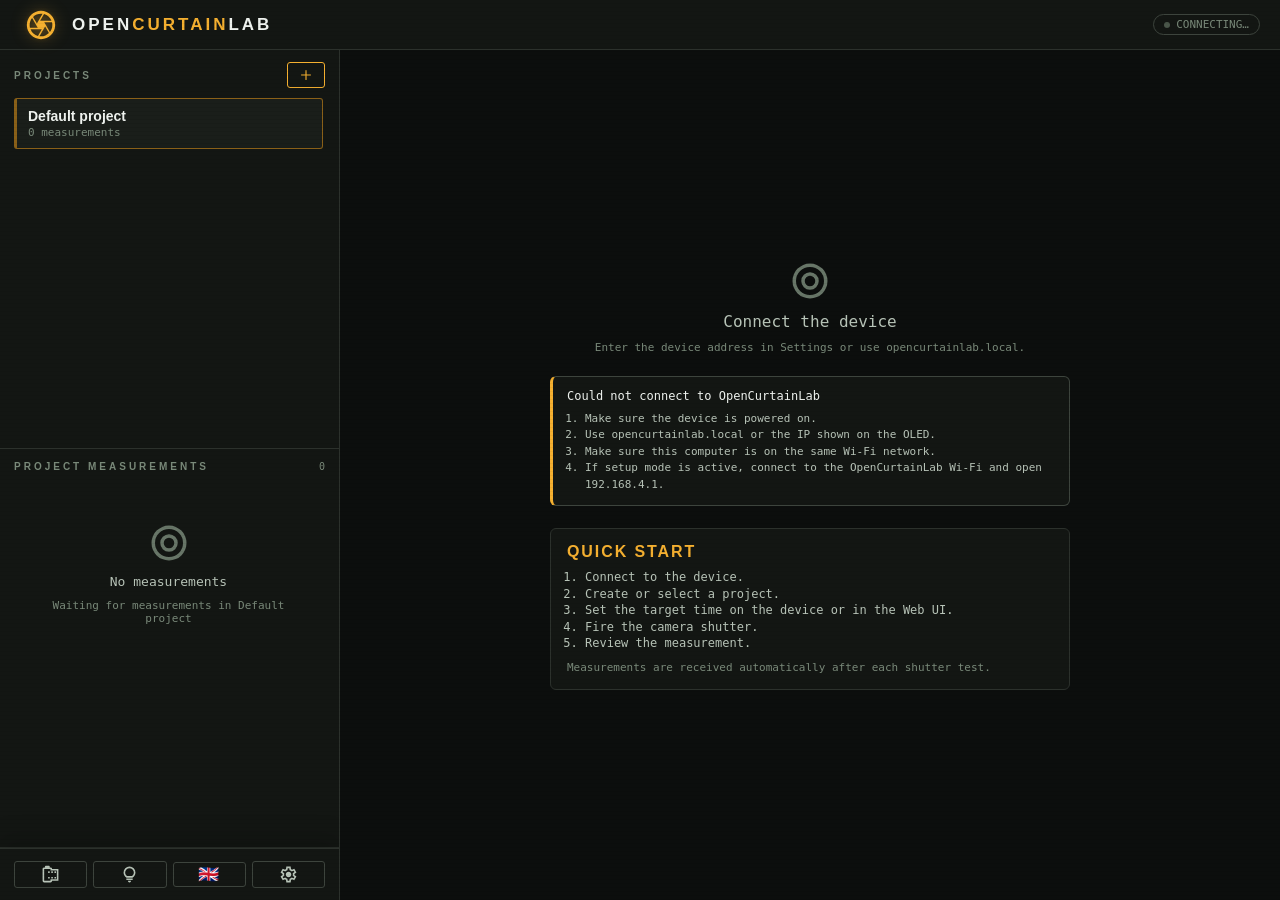
==== commit 8caff9bb: "measurement hints are only in the webui" ====
--- a/web/index.html
+++ b/web/index.html
@@ -1,228 +1,338 @@
-<!DOCTYPE html>
+<!doctype html>
 <html lang="en">
-<head>
-<meta charset="utf-8"/>
-<meta content="width=device-width, initial-scale=1.0, minimum-scale=1.0" name="viewport"/>
-<title>OpenCurtainLab</title>
-<link rel="stylesheet" href="app.css" data-ocl-asset="css">
-<!-- OCL_INLINE_CSS -->
-</head>
-<body>
-<!-- Web UI source shell. CSS, JS and translations are separate during development. -->
-<div class="app">
-<!-- ══ HEADER ══════════════════════════════════ -->
-<header>
-<div style="display:flex;align-items:center;gap:10px;">
-<button aria-label="Menu" class="mob-menu-btn" data-i18n-aria-label="html.menuButtonLabel" onclick="toggleSidebar()"><svg aria-hidden="true" class="svg-icon" fill="currentColor" focusable="false" height="20" viewbox="0 -960 960 960" width="20" xmlns="http://www.w3.org/2000/svg"><path d="M140-254.62v-59.99h680v59.99H140ZM140-450v-60h680v60H140Zm0-195.39v-59.99h680v59.99H140Z"></path></svg></button>
-<div class="logo">
-<div aria-hidden="true" class="logo-mark"><svg class="logo-camera" fill="currentColor" focusable="false" viewbox="0 -960 960 960" xmlns="http://www.w3.org/2000/svg"><path d="M456-600h320q-27-69-82.5-118.5T566-788L456-600Zm-92 80 160-276q-11-2-22-3t-22-1q-66 0-123 25t-101 67l108 188ZM170-400h218L228-676q-32 41-50 90.5T160-480q0 21 2.5 40.5T170-400Zm224 228 108-188H184q27 69 82.5 118.5T394-172Zm86 12q66 0 123-25t101-67L596-440 436-164q11 2 21.5 3t22.5 1Zm252-124q32-41 50-90.5T800-480q0-21-2.5-40.5T790-560H572l160 276ZM480-480Zm0 400q-82 0-155-31.5t-127.5-86Q143-252 111.5-325T80-480q0-83 31.5-155.5t86-127Q252-817 325-848.5T480-880q83 0 155.5 31.5t127 86q54.5 54.5 86 127T880-480q0 82-31.5 155t-86 127.5q-54.5 54.5-127 86T480-80Z"></path></svg></div>
-<div class="logo-text">OPEN<em>CURTAIN</em>LAB</div>
-</div>
-</div>
-<div class="hdr-right">
-<div class="conn-pill">
-<span class="conn-dot" id="cdot"></span>
-<span data-i18n="html.connecting" id="clabel">Connecting…</span>
-</div>
-</div>
-</header>
-<div class="sidebar-backdrop" id="sb-back" onclick="toggleSidebar()"></div>
-<!-- ══ BODY ════════════════════════════════════ -->
-<div class="body">
-<!-- SIDEBAR -->
-<aside class="sidebar" id="sidebar">
-<!-- Projects -->
-<div class="sidebar-block">
-<div class="blk-hdr">
-<span class="blk-label" data-i18n="html.projects">Projects</span>
-<button aria-label="New project" class="btn btn-amber btn-sm btn-icon" data-i18n-aria-label="html.newProject" data-i18n-title="html.newProject" onclick="openNewProj()" title="New project"><svg aria-hidden="true" class="svg-icon" fill="currentColor" focusable="false" height="20" viewbox="0 -960 960 960" width="20" xmlns="http://www.w3.org/2000/svg"><path d="M450-450H220v-60h230v-230h60v230h230v60H510v230h-60v-230Z"></path></svg></button>
-</div>
-<div id="proj-list"></div>
-</div>
-<!-- History header -->
-<div class="sidebar-block" style="padding-bottom:8px;">
-<div class="blk-hdr" style="margin-bottom:0;">
-<span class="blk-label" data-i18n="html.projectMeasurements">Project measurements</span>
-<span id="hist-count" style="font-size:10px;color:var(--tx3);">0</span>
-</div>
-</div>
-<!-- History list -->
-<div class="history-scroll" id="hist-list"></div>
-<!-- Tools / Settings -->
-<div class="sidebar-block sidebar-tools">
-<div class="language-panel" id="language-panel" style="display:none;">
-<label>Language</label>
-<button class="lang-option" data-lang="de" onclick="setLanguage('de')"><span aria-hidden="true" class="lang-flag">🇩🇪</span><span>Deutsch</span></button>
-<button class="lang-option" data-lang="en" onclick="setLanguage('en')"><span aria-hidden="true" class="lang-flag">🇬🇧</span><span>English</span></button>
-</div>
+  <head>
+    <meta charset="utf-8" />
+    <meta content="width=device-width, initial-scale=1.0, minimum-scale=1.0" name="viewport" />
+    <title>OpenCurtainLab</title>
+    <link rel="stylesheet" href="app.css" data-ocl-asset="css" />
+    <!-- OCL_INLINE_CSS -->
+  </head>
+  <body>
+    <!-- Web UI source shell. CSS, JS and translations are separate during development. -->
+    <div class="app">
+      <!-- ══ HEADER ══════════════════════════════════ -->
+      <header>
+        <div style="display: flex; align-items: center; gap: 10px">
+          <button aria-label="Menu" class="mob-menu-btn" data-i18n-aria-label="html.menuButtonLabel" onclick="toggleSidebar()">
+            <svg aria-hidden="true" class="svg-icon" fill="currentColor" focusable="false" height="20" viewbox="0 -960 960 960" width="20" xmlns="http://www.w3.org/2000/svg">
+              <path d="M140-254.62v-59.99h680v59.99H140ZM140-450v-60h680v60H140Zm0-195.39v-59.99h680v59.99H140Z"></path>
+            </svg>
+          </button>
+          <div class="logo">
+            <div aria-hidden="true" class="logo-mark">
+              <svg class="logo-camera" fill="currentColor" focusable="false" viewbox="0 -960 960 960" xmlns="http://www.w3.org/2000/svg">
+                <path
+                  d="M456-600h320q-27-69-82.5-118.5T566-788L456-600Zm-92 80 160-276q-11-2-22-3t-22-1q-66 0-123 25t-101 67l108 188ZM170-400h218L228-676q-32 41-50 90.5T160-480q0 21 2.5 40.5T170-400Zm224 228 108-188H184q27 69 82.5 118.5T394-172Zm86 12q66 0 123-25t101-67L596-440 436-164q11 2 21.5 3t22.5 1Zm252-124q32-41 50-90.5T800-480q0-21-2.5-40.5T790-560H572l160 276ZM480-480Zm0 400q-82 0-155-31.5t-127.5-86Q143-252 111.5-325T80-480q0-83 31.5-155.5t86-127Q252-817 325-848.5T480-880q83 0 155.5 31.5t127 86q54.5 54.5 86 127T880-480q0 82-31.5 155t-86 127.5q-54.5 54.5-127 86T480-80Z"
+                ></path>
+              </svg>
+            </div>
+            <div class="logo-text">OPEN<em>CURTAIN</em>LAB</div>
+          </div>
+        </div>
+        <div class="hdr-right">
+          <div class="conn-pill">
+            <span class="conn-dot" id="cdot"></span>
+            <span data-i18n="html.connecting" id="clabel">Connecting…</span>
+          </div>
+        </div>
+      </header>
+      <div class="sidebar-backdrop" id="sb-back" onclick="toggleSidebar()"></div>
+      <!-- ══ BODY ════════════════════════════════════ -->
+      <div class="body">
+        <!-- SIDEBAR -->
+        <aside class="sidebar" id="sidebar">
+          <!-- Projects -->
+          <div class="sidebar-block sidebar-scroll-block">
+            <div class="blk-hdr">
+              <span class="blk-label" data-i18n="html.projects">Projects</span>
+              <button
+                aria-label="New project"
+                class="btn btn-amber btn-sm btn-icon"
+                data-i18n-aria-label="html.newProject"
+                data-i18n-title="html.newProject"
+                onclick="openNewProj()"
+                title="New project"
+              >
+                <svg aria-hidden="true" class="svg-icon" fill="currentColor" focusable="false" height="20" viewbox="0 -960 960 960" width="20" xmlns="http://www.w3.org/2000/svg">
+                  <path d="M450-450H220v-60h230v-230h60v230h230v60H510v230h-60v-230Z"></path>
+                </svg>
+              </button>
+            </div>
+            <div class="sidebar-block-scroll" id="proj-list"></div>
+          </div>
+          <!-- History -->
+          <div class="sidebar-block sidebar-scroll-block">
+            <div class="blk-hdr">
+              <span class="blk-label" data-i18n="html.projectMeasurements">Project measurements</span>
+              <span id="hist-count" style="font-size: 10px; color: var(--tx3)">0</span>
+            </div>
+            <div class="history-scroll" id="hist-list"></div>
+          </div>
+          <!-- Tools / Settings -->
+          <div class="sidebar-block sidebar-tools">
+            <div class="language-panel" id="language-panel" style="display: none">
+              <label>Language</label>
+              <button class="lang-option" data-lang="de" onclick="setLanguage('de')"><span aria-hidden="true" class="lang-flag">🇩🇪</span><span>Deutsch</span></button>
+              <button class="lang-option" data-lang="en" onclick="setLanguage('en')"><span aria-hidden="true" class="lang-flag">🇬🇧</span><span>English</span></button>
+            </div>
 
-<div class="settings-actions">
-<button aria-label="GitHub" class="btn btn-ghost btn-sm btn-icon" id="github-btn" onclick="openGitHub()" title="GitHub"><svg aria-hidden="true" class="svg-icon" fill="currentColor" focusable="false" viewbox="0 -960 960 960" xmlns="http://www.w3.org/2000/svg"><path d="M160-80q-33 0-56.5-23.5T80-160v-600q0-33 23.5-56.5T160-840h40v-40q0-17 11.5-28.5T240-920h160q17 0 28.5 11.5T440-880v40h40q33 0 56.5 23.5T560-760h320v600H560q0 33-23.5 56.5T480-80H160Zm0-80h320v-80h320v-440H480v-80H160v600Zm200-120h80v-80h-80v80Zm0-280h80v-80h-80v80Zm160 280h80v-80h-80v80Zm0-280h80v-80h-80v80Zm160 280h80v-80h-80v80Zm0-280h80v-80h-80v80ZM320-460Z"></path></svg></button>
-<button aria-label="Guide" class="btn btn-ghost btn-sm btn-icon" data-i18n-aria-label="html.guide" data-i18n-title="html.guide" id="manual-toggle-btn" onclick="showManualPage()" title="Guide"><svg aria-hidden="true" class="svg-icon" fill="currentColor" focusable="false" viewbox="0 -960 960 960" xmlns="http://www.w3.org/2000/svg"><path d="M423.5-103.5Q400-127 400-160h160q0 33-23.5 56.5T480-80q-33 0-56.5-23.5ZM320-200v-80h320v80H320Zm10-120q-69-41-109.5-110T180-580q0-125 87.5-212.5T480-880q125 0 212.5 87.5T780-580q0 81-40.5 150T630-320H330Zm24-80h252q45-32 69.5-79T700-580q0-92-64-156t-156-64q-92 0-156 64t-64 156q0 54 24.5 101t69.5 79Zm126 0Z"></path></svg></button>
-<button aria-label="English" class="btn btn-ghost btn-sm btn-icon language-btn" id="language-btn" onclick="toggleLanguagePanel()" title="English"><span aria-hidden="true" class="language-btn-flag">🇬🇧</span></button>
-<button aria-label="Settings" class="btn btn-ghost btn-sm btn-icon" data-i18n-aria-label="html.settings" data-i18n-title="html.settings" id="settings-toggle-btn" onclick="showSettingsPage()" title="Settings"><svg aria-hidden="true" class="svg-icon" fill="currentColor" focusable="false" viewbox="0 -960 960 960" xmlns="http://www.w3.org/2000/svg"><path d="m370-80-16-128q-13-5-24.5-12T307-235l-119 50L78-375l103-78q-1-7-1-13.5v-27q0-6.5 1-13.5L78-585l110-190 119 50q11-8 23-15t24-12l16-128h220l16 128q13 5 24.5 12t22.5 15l119-50 110 190-103 78q1 7 1 13.5v27q0 6.5-2 13.5l103 78-110 190-118-50q-11 8-23 15t-24 12L590-80H370Zm70-80h79l14-106q31-8 57.5-23.5T639-327l99 41 39-68-86-65q5-14 7-29.5t2-31.5q0-16-2-31.5t-7-29.5l86-65-39-68-99 42q-22-23-48.5-38.5T533-694l-13-106h-79l-14 106q-31 8-57.5 23.5T321-633l-99-41-39 68 86 64q-5 15-7 30t-2 32q0 16 2 31t7 30l-86 65 39 68 99-42q22 23 48.5 38.5T427-266l13 106Zm42-180q58 0 99-41t41-99q0-58-41-99t-99-41q-59 0-99.5 41T342-480q0 58 40.5 99t99.5 41Zm-2-140Z"></path></svg></button>
-</div>
-</div>
-</aside><!-- /sidebar -->
-<!-- Settings page is rendered into the main content area. -->
-<template id="settings-page-template">
-<div class="settings-panel settings-page" id="settings-panel">
-<div class="settings-page-header">
-<div>
-<div class="settings-page-eyebrow">OpenCurtainLab</div>
-<h1 class="settings-page-title" data-i18n="html.settings">Settings</h1>
-</div>
-</div>
-<div class="settings-page-body">
-<div class="settings-page-grid">
-<div class="settings-section settings-device-section">
-<div class="settings-section-title" data-i18n="html.device">Device</div>
-<div class="settings-field">
-<label data-i18n="html.deviceAddress" for="device-address-input">Device address</label>
-<div class="settings-address-row">
-<input class="settings-full-input" id="device-address-input" onkeydown="if(event.key==='Enter') connectToDeviceAddress()" placeholder="opencurtainlab.local" type="text"/>
-<button class="btn btn-amber btn-sm" data-i18n="html.connect" onclick="connectToDeviceAddress()">Connect</button>
-</div>
-<div aria-live="polite" class="settings-error" id="device-address-error"></div>
-</div>
-<div class="settings-info-list" id="settings-device-info"></div>
-</div>
-<div class="settings-section">
-<div class="settings-section-title" data-i18n="html.measurement">Measurement</div>
-<div class="settings-line">
-<label data-i18n="html.targetSeries" for="set-target-series">Target series</label>
-<select class="h-proj-select" id="set-target-series" onchange="onTargetSeriesChanged()">
-<option data-i18n="targetSeries.standard" value="standard">Standard</option>
-<option data-i18n="targetSeries.custom" value="custom">Custom</option>
-</select>
-</div>
-<div class="settings-field settings-wide-field">
-<label data-i18n="html.customTargetTimes" for="set-custom-target-times">Custom target times</label>
-<input class="settings-full-input" id="set-custom-target-times" oninput="validateCustomTargetTimesField()" placeholder="1,2,5,10,25,50,100,250,500,1000,2000" type="text"/>
-<div aria-live="polite" class="settings-error" id="custom-target-times-error"></div>
-</div>
-<div class="settings-line">
-<label data-i18n="html.sensitivity" for="set-sensitivity">Sensitivity</label>
-<select class="h-proj-select" id="set-sensitivity">
-<option data-i18n="html.sensitivityLow" value="low">low</option>
-<option data-i18n="html.sensitivityMedium" value="medium">medium</option>
-<option data-i18n="html.sensitivityHigh" value="high">high</option>
-</select>
-</div>
-<div class="settings-line">
-<label data-i18n="html.sensorCalibration" for="calibrate-sensors-btn">Sensors</label>
-<button class="btn btn-ghost btn-sm settings-inline-button" data-i18n="html.calibrateSensors" id="calibrate-sensors-btn" onclick="calibrateSensors()">Calibrate</button>
-</div>
-</div>
-<div class="settings-section">
-<div class="settings-section-title" data-i18n="html.display">Display</div>
-<div class="settings-line">
-<label data-i18n="html.results" for="set-result-display">Results</label>
-<select class="h-proj-select" id="set-result-display">
-<option data-i18n="html.untilButtonPress" value="until_button">until button press</option>
-<option value="2s">2 s</option>
-<option value="5s">5 s</option>
-<option value="10s">10 s</option>
-<option data-i18n="html.resultDisplayOff" value="none">off</option>
-</select>
-</div>
-<div class="settings-line">
-<label data-i18n="html.oledSleep" for="set-oled-sleep">OLED sleep</label>
-<select class="h-proj-select" id="set-oled-sleep">
-<option data-i18n="html.oledSleepOff" value="0">off</option>
-<option data-i18n="html.afterOneMinute" value="1">after 1 min</option>
-<option data-i18n="html.afterFiveMinutes" value="5">after 5 min</option>
-<option data-i18n="html.afterTenMinutes" value="10">after 10 min</option>
-<option data-i18n="html.afterThirtyMinutes" value="30">after 30 min</option>
-</select>
-</div>
-<div class="settings-line settings-toggle-line">
-<label data-i18n="html.interpolateCharts" for="ui-interpolate-charts">Interpolate charts</label>
-<label class="switch">
-<input id="ui-interpolate-charts" onchange="setChartInterpolation(this.checked)" type="checkbox"/>
-<span class="slider"></span>
-</label>
-</div>
-</div>
-<div class="settings-section local-data-section">
-<div class="settings-section-title" data-i18n="html.localData">Local data</div>
-<div class="settings-action-grid local-data-actions">
-<button aria-label="Import" class="settings-action-card" data-i18n-aria-label="html.importWorkspaceBackup" data-i18n-title="html.importWorkspaceBackup" onclick="document.getElementById('backup-file').click()" title="Import">
-<span class="settings-action-icon"><svg aria-hidden="true" class="svg-icon" fill="currentColor" focusable="false" viewbox="0 -960 960 960" xmlns="http://www.w3.org/2000/svg"><path d="M160-80v-80h640v80H160Zm200-160v-280H200l280-360 280 360H600v280H360Zm80-80h80v-280h76L480-750 364-600h76v280Zm40-280Z"></path></svg></span>
-<span class="settings-action-title" data-i18n="html.importWorkspaceBackup">Import</span>
-</button>
-<button aria-label="Export" class="settings-action-card" data-i18n-aria-label="html.exportWorkspaceBackup" data-i18n-title="html.exportWorkspaceBackup" onclick="exportBackupJSON()" title="Export">
-<span class="settings-action-icon"><svg aria-hidden="true" class="svg-icon" fill="currentColor" focusable="false" viewbox="0 -960 960 960" xmlns="http://www.w3.org/2000/svg"><path d="M160-80v-80h640v80H160Zm320-160L200-600h160v-280h240v280h160L480-240Zm0-130 116-150h-76v-280h-80v280h-76l116 150Zm0-150Z"></path></svg></span>
-<span class="settings-action-title" data-i18n="html.exportWorkspaceBackup">Export</span>
-</button>
-<button aria-label="Reset" class="settings-action-card settings-action-danger" data-i18n-aria-label="html.resetLocalWebUiData" data-i18n-title="html.resetLocalWebUiData" onclick="resetLocalWebUiData()" title="Reset">
-<span class="settings-action-icon"><svg aria-hidden="true" class="svg-icon" fill="currentColor" focusable="false" viewbox="0 -960 960 960" xmlns="http://www.w3.org/2000/svg"><path d="M280-120q-33 0-56.5-23.5T200-200v-520h-40v-80h200v-40h240v40h200v80h-40v520q0 33-23.5 56.5T680-120H280Zm400-600H280v520h400v-520ZM360-280h80v-360h-80v360Zm160 0h80v-360h-80v360ZM280-720v520-520Z"></path></svg></span>
-<span class="settings-action-title" data-i18n="html.resetLocalWebUiData">Reset</span>
-</button>
-</div>
-<input accept="application/json,.json" id="backup-file" style="display:none" type="file"/>
-</div>
-</div>
-<div class="settings-save-row"><div aria-live="polite" class="settings-save-status" id="settings-save-status"></div><button class="btn btn-amber btn-sm" data-i18n="html.saveSettings" id="save-device-settings-btn" onclick="saveDeviceSettings()">SAVE SETTINGS</button></div>
-<div class="settings-page-footer"><div class="settings-version-summary" id="settings-version-summary"><span>WebUI v0.1.0</span><span>Device unknown</span><span class="version-unknown">Update unknown</span></div></div>
-</div>
-</div>
-</template>
-<!-- CONTENT -->
-<main class="content" id="content">
-<div class="empty" id="main-empty" style="margin:80px auto;"><div class="empty-ico"><svg class="empty-icon-svg" aria-hidden="true" focusable="false" viewBox="0 -960 960 960" xmlns="http://www.w3.org/2000/svg"><path d="M480-360q-50 0-85-35t-35-85q0-50 35-85t85-35q50 0 85 35t35 85q0 50-35 85t-85 35ZM324-111.5Q251-143 197-197t-85.5-127Q80-397 80-480t31.5-156Q143-709 197-763t127-85.5Q397-880 480-880t156 31.5Q709-817 763-763t85.5 127Q880-563 880-480t-31.5 156Q817-251 763-197t-127 85.5Q563-80 480-80t-156-31.5ZM480-160q133 0 226.5-93.5T800-480q0-133-93.5-226.5T480-800q-133 0-226.5 93.5T160-480q0 133 93.5 226.5T480-160Zm0-320Zm141.5 141.5Q680-397 680-480t-58.5-141.5Q563-680 480-680t-141.5 58.5Q280-563 280-480t58.5 141.5Q397-280 480-280t141.5-58.5Z"></path></svg></div><div class="empty-txt" data-i18n="html.connectDeviceTitle" style="font-size:16px;">Connect the device</div><div class="empty-sub" data-i18n="html.connectDeviceSubtitle">Connect OpenCurtainLab to your network.</div></div>
-</main>
-</div><!-- .body -->
-</div><!-- .app -->
-<!-- ══ MODAL: NEW PROJECT ═════════════════════ -->
-<div class="overlay" id="modal-proj">
-<div class="modal">
-<div class="modal-hdr">
-<span class="modal-title" data-i18n="html.newProject">New project</span>
-<button class="modal-close" onclick="closeModal('modal-proj')">✕</button>
-</div>
-<div class="modal-body">
-<div class="fg">
-<label data-i18n="html.cameraProjectName">Camera / project name</label>
-<input data-i18n-placeholder="html.cameraProjectNamePlaceholder" id="proj-name" placeholder="e.g. Leica M3, Canon AE-1 …" type="text"/>
-</div>
-<div class="fg">
-<label data-i18n="html.measurementMode">Measurement mode</label>
-<select class="h-proj-select" id="proj-mode" style="width:100%;padding:7px 11px;"></select>
-</div>
-<div class="fg">
-<label data-i18n="html.timeSeries">Time series</label>
-<select class="h-proj-select" id="proj-series" onchange="updateProjectTimePicker()" style="width:100%;padding:7px 11px;">
-<option data-i18n="targetSeries.standard" value="standard">Standard</option>
-<option data-i18n="targetSeries.custom" value="custom">Custom</option>
-</select>
-</div>
-<div class="fg">
-<label data-i18n="html.supportedShutterSpeeds">Supported shutter speeds (1/x s)</label>
-<div class="time-grid" id="time-picker"></div>
-</div>
-<div style="display:flex;gap:8px;justify-content:flex-end;margin-top:18px;">
-<button class="btn btn-ghost" data-i18n="html.cancel" onclick="closeModal('modal-proj')">Cancel</button>
-<button class="btn btn-amber" data-i18n="html.create" onclick="createProj()">Create</button>
-</div>
-</div>
-</div>
-</div>
-<div id="toast"></div>
-<!-- ══ JAVASCRIPT ══════════════════════════════ -->
-<script id="ocl-source-config" type="application/json">{"i18nDir":"i18n","tutorialDir":"tutorial"}</script>
-<!-- OCL_INLINE_I18N -->
-<!-- OCL_INLINE_TUTORIALS -->
-<script src="js/i18n.js" defer data-ocl-asset="js"></script>
-<script src="js/utils.js" defer data-ocl-asset="js"></script>
-<script src="js/state-storage.js" defer data-ocl-asset="js"></script>
-<script src="js/device-settings.js" defer data-ocl-asset="js"></script>
-<script src="js/navigation.js" defer data-ocl-asset="js"></script>
-<script src="js/measurements-projects.js" defer data-ocl-asset="js"></script>
-<script src="js/project-analysis.js" defer data-ocl-asset="js"></script>
-<script src="js/charts.js" defer data-ocl-asset="js"></script>
-<script src="js/backup-export.js" defer data-ocl-asset="js"></script>
-<script src="app.js" defer data-ocl-asset="js"></script>
-<!-- OCL_INLINE_JS -->
-</body>
+            <div class="settings-actions">
+              <button aria-label="GitHub" class="btn btn-ghost btn-sm btn-icon" id="github-btn" onclick="openGitHub()" title="GitHub">
+                <svg aria-hidden="true" class="svg-icon" fill="currentColor" focusable="false" viewbox="0 -960 960 960" xmlns="http://www.w3.org/2000/svg">
+                  <path
+                    d="M160-80q-33 0-56.5-23.5T80-160v-600q0-33 23.5-56.5T160-840h40v-40q0-17 11.5-28.5T240-920h160q17 0 28.5 11.5T440-880v40h40q33 0 56.5 23.5T560-760h320v600H560q0 33-23.5 56.5T480-80H160Zm0-80h320v-80h320v-440H480v-80H160v600Zm200-120h80v-80h-80v80Zm0-280h80v-80h-80v80Zm160 280h80v-80h-80v80Zm0-280h80v-80h-80v80Zm160 280h80v-80h-80v80Zm0-280h80v-80h-80v80ZM320-460Z"
+                  ></path>
+                </svg>
+              </button>
+              <button
+                aria-label="Guide"
+                class="btn btn-ghost btn-sm btn-icon"
+                data-i18n-aria-label="html.guide"
+                data-i18n-title="html.guide"
+                id="tutorial-toggle-btn"
+                onclick="showTutorialPage()"
+                title="Guide"
+              >
+                <svg aria-hidden="true" class="svg-icon" fill="currentColor" focusable="false" viewbox="0 -960 960 960" xmlns="http://www.w3.org/2000/svg">
+                  <path
+                    d="M423.5-103.5Q400-127 400-160h160q0 33-23.5 56.5T480-80q-33 0-56.5-23.5ZM320-200v-80h320v80H320Zm10-120q-69-41-109.5-110T180-580q0-125 87.5-212.5T480-880q125 0 212.5 87.5T780-580q0 81-40.5 150T630-320H330Zm24-80h252q45-32 69.5-79T700-580q0-92-64-156t-156-64q-92 0-156 64t-64 156q0 54 24.5 101t69.5 79Zm126 0Z"
+                  ></path>
+                </svg>
+              </button>
+              <button aria-label="English" class="btn btn-ghost btn-sm btn-icon language-btn" id="language-btn" onclick="toggleLanguagePanel()" title="English">
+                <span aria-hidden="true" class="language-btn-flag">🇬🇧</span>
+              </button>
+              <button
+                aria-label="Settings"
+                class="btn btn-ghost btn-sm btn-icon"
+                data-i18n-aria-label="html.settings"
+                data-i18n-title="html.settings"
+                id="settings-toggle-btn"
+                onclick="showSettingsPage()"
+                title="Settings"
+              >
+                <svg aria-hidden="true" class="svg-icon" fill="currentColor" focusable="false" viewbox="0 -960 960 960" xmlns="http://www.w3.org/2000/svg">
+                  <path
+                    d="m370-80-16-128q-13-5-24.5-12T307-235l-119 50L78-375l103-78q-1-7-1-13.5v-27q0-6.5 1-13.5L78-585l110-190 119 50q11-8 23-15t24-12l16-128h220l16 128q13 5 24.5 12t22.5 15l119-50 110 190-103 78q1 7 1 13.5v27q0 6.5-2 13.5l103 78-110 190-118-50q-11 8-23 15t-24 12L590-80H370Zm70-80h79l14-106q31-8 57.5-23.5T639-327l99 41 39-68-86-65q5-14 7-29.5t2-31.5q0-16-2-31.5t-7-29.5l86-65-39-68-99 42q-22-23-48.5-38.5T533-694l-13-106h-79l-14 106q-31 8-57.5 23.5T321-633l-99-41-39 68 86 64q-5 15-7 30t-2 32q0 16 2 31t7 30l-86 65 39 68 99-42q22 23 48.5 38.5T427-266l13 106Zm42-180q58 0 99-41t41-99q0-58-41-99t-99-41q-59 0-99.5 41T342-480q0 58 40.5 99t99.5 41Zm-2-140Z"
+                  ></path>
+                </svg>
+              </button>
+            </div>
+          </div>
+        </aside>
+        <!-- /sidebar -->
+        <!-- Settings page is rendered into the main content area. -->
+        <template id="settings-page-template">
+          <div class="settings-panel settings-page" id="settings-panel">
+            <div class="settings-page-header">
+              <div>
+                <div class="settings-page-eyebrow">OpenCurtainLab</div>
+                <h1 class="settings-page-title" data-i18n="html.settings">Settings</h1>
+              </div>
+            </div>
+            <div class="settings-page-body">
+              <div class="settings-page-grid">
+                <div class="settings-section settings-device-section">
+                  <div class="settings-section-title" data-i18n="html.device">Device</div>
+                  <div class="settings-field">
+                    <label data-i18n="html.deviceAddress" for="device-address-input">Device address</label>
+                    <div class="settings-address-row">
+                      <input class="settings-full-input" id="device-address-input" onkeydown="if (event.key === 'Enter') connectToDeviceAddress();" placeholder="opencurtainlab.local" type="text" />
+                      <button class="btn btn-amber btn-sm" data-i18n="html.connect" onclick="connectToDeviceAddress()">Connect</button>
+                    </div>
+                    <div aria-live="polite" class="settings-error" id="device-address-error"></div>
+                  </div>
+                  <div class="settings-line">
+                    <label data-i18n="html.pollIntervalMs" for="ui-poll-interval-ms">Polling interval (ms)</label>
+                    <input class="settings-full-input" id="ui-poll-interval-ms" min="200" max="10000" onchange="setPollingIntervalMs(this.value)" step="100" type="number" />
+                  </div>
+                  <div class="settings-info-list" id="settings-device-info"></div>
+                </div>
+                <div class="settings-section">
+                  <div class="settings-section-title" data-i18n="html.measurement">Measurement</div>
+                  <div class="settings-line">
+                    <label data-i18n="html.sensitivity" for="set-sensitivity">Sensitivity</label>
+                    <select class="h-proj-select" id="set-sensitivity">
+                      <option data-i18n="html.sensitivityLow" value="low">low</option>
+                      <option data-i18n="html.sensitivityMedium" value="medium">medium</option>
+                      <option data-i18n="html.sensitivityHigh" value="high">high</option>
+                    </select>
+                  </div>
+                  <div class="settings-line">
+                    <label data-i18n="html.targetSeries" for="set-target-series">Target series</label>
+                    <select class="h-proj-select" id="set-target-series" onchange="onTargetSeriesChanged()">
+                      <option data-i18n="targetSeries.standard" value="standard">Standard</option>
+                      <option data-i18n="targetSeries.custom" value="custom">Custom</option>
+                    </select>
+                  </div>
+                  <div class="settings-field settings-wide-field">
+                    <label data-i18n="html.customTargetTimes" for="set-custom-target-times">Custom target times</label>
+                    <input class="settings-full-input" id="set-custom-target-times" oninput="validateCustomTargetTimesField()" placeholder="1,2,5,10,25,50,100,250,500,1000,2000" type="text" />
+                    <div aria-live="polite" class="settings-error" id="custom-target-times-error"></div>
+                  </div>
+                </div>
+                <div class="settings-section">
+                  <div class="settings-section-title" data-i18n="html.display">Display</div>
+                  <div class="settings-line">
+                    <label data-i18n="html.results" for="set-result-display">Results</label>
+                    <select class="h-proj-select" id="set-result-display">
+                      <option data-i18n="html.untilButtonPress" value="until_button">until button press</option>
+                      <option value="2s">2 s</option>
+                      <option value="5s">5 s</option>
+                      <option value="10s">10 s</option>
+                      <option data-i18n="html.resultDisplayOff" value="none">off</option>
+                    </select>
+                  </div>
+                  <div class="settings-line">
+                    <label data-i18n="html.oledSleep" for="set-oled-sleep">OLED sleep</label>
+                    <select class="h-proj-select" id="set-oled-sleep">
+                      <option data-i18n="html.oledSleepOff" value="0">off</option>
+                      <option data-i18n="html.afterOneMinute" value="1">after 1 min</option>
+                      <option data-i18n="html.afterFiveMinutes" value="5">after 5 min</option>
+                      <option data-i18n="html.afterTenMinutes" value="10">after 10 min</option>
+                      <option data-i18n="html.afterThirtyMinutes" value="30">after 30 min</option>
+                    </select>
+                  </div>
+                  <div class="settings-line settings-toggle-line">
+                    <label data-i18n="html.interpolateCharts" for="ui-interpolate-charts">Interpolate charts</label>
+                    <label class="switch">
+                      <input id="ui-interpolate-charts" onchange="setChartInterpolation(this.checked)" type="checkbox" />
+                      <span class="slider"></span>
+                    </label>
+                  </div>
+                </div>
+                <div class="settings-section local-data-section">
+                  <div class="settings-section-title" data-i18n="html.localData">Local data</div>
+                  <div class="settings-action-grid local-data-actions">
+                    <button
+                      aria-label="Import"
+                      class="settings-action-card"
+                      data-i18n-aria-label="html.importWorkspaceBackup"
+                      data-i18n-title="html.importWorkspaceBackup"
+                      onclick="document.getElementById('backup-file').click()"
+                      title="Import"
+                    >
+                      <span class="settings-action-icon"
+                        ><svg aria-hidden="true" class="svg-icon" fill="currentColor" focusable="false" viewbox="0 -960 960 960" xmlns="http://www.w3.org/2000/svg">
+                          <path d="M160-80v-80h640v80H160Zm200-160v-280H200l280-360 280 360H600v280H360Zm80-80h80v-280h76L480-750 364-600h76v280Zm40-280Z"></path></svg
+                      ></span>
+                      <span class="settings-action-title" data-i18n="html.importWorkspaceBackup">Import</span>
+                    </button>
+                    <button
+                      aria-label="Export"
+                      class="settings-action-card"
+                      data-i18n-aria-label="html.exportWorkspaceBackup"
+                      data-i18n-title="html.exportWorkspaceBackup"
+                      onclick="exportBackupJSON()"
+                      title="Export"
+                    >
+                      <span class="settings-action-icon"
+                        ><svg aria-hidden="true" class="svg-icon" fill="currentColor" focusable="false" viewbox="0 -960 960 960" xmlns="http://www.w3.org/2000/svg">
+                          <path d="M160-80v-80h640v80H160Zm320-160L200-600h160v-280h240v280h160L480-240Zm0-130 116-150h-76v-280h-80v280h-76l116 150Zm0-150Z"></path></svg
+                      ></span>
+                      <span class="settings-action-title" data-i18n="html.exportWorkspaceBackup">Export</span>
+                    </button>
+                    <button
+                      aria-label="Reset"
+                      class="settings-action-card settings-action-danger"
+                      data-i18n-aria-label="html.resetLocalWebUiData"
+                      data-i18n-title="html.resetLocalWebUiData"
+                      onclick="resetLocalWebUiData()"
+                      title="Reset"
+                    >
+                      <span class="settings-action-icon"
+                        ><svg aria-hidden="true" class="svg-icon" fill="currentColor" focusable="false" viewbox="0 -960 960 960" xmlns="http://www.w3.org/2000/svg">
+                          <path
+                            d="M280-120q-33 0-56.5-23.5T200-200v-520h-40v-80h200v-40h240v40h200v80h-40v520q0 33-23.5 56.5T680-120H280Zm400-600H280v520h400v-520ZM360-280h80v-360h-80v360Zm160 0h80v-360h-80v360ZM280-720v520-520Z"
+                          ></path></svg
+                      ></span>
+                      <span class="settings-action-title" data-i18n="html.resetLocalWebUiData">Reset</span>
+                    </button>
+                  </div>
+                  <input accept="application/json,.json" id="backup-file" style="display: none" type="file" />
+                </div>
+              </div>
+              <div class="settings-save-row">
+                <div aria-live="polite" class="settings-save-status" id="settings-save-status"></div>
+                <button class="btn btn-amber btn-sm" data-i18n="html.saveSettings" id="save-device-settings-btn" onclick="saveDeviceSettings()">SAVE SETTINGS</button>
+              </div>
+              <div class="settings-page-footer">
+                <div class="settings-version-summary" id="settings-version-summary"><span>WebUI v0.1.1</span><span>Device unknown</span><span class="version-unknown">Update unknown</span></div>
+              </div>
+            </div>
+          </div>
+        </template>
+        <!-- CONTENT -->
+        <main class="content" id="content">
+          <div class="empty" id="main-empty" style="margin: 80px auto">
+            <div class="empty-ico">
+              <svg class="empty-icon-svg" aria-hidden="true" focusable="false" viewBox="0 -960 960 960" xmlns="http://www.w3.org/2000/svg">
+                <path
+                  d="M480-360q-50 0-85-35t-35-85q0-50 35-85t85-35q50 0 85 35t35 85q0 50-35 85t-85 35ZM324-111.5Q251-143 197-197t-85.5-127Q80-397 80-480t31.5-156Q143-709 197-763t127-85.5Q397-880 480-880t156 31.5Q709-817 763-763t85.5 127Q880-563 880-480t-31.5 156Q817-251 763-197t-127 85.5Q563-80 480-80t-156-31.5ZM480-160q133 0 226.5-93.5T800-480q0-133-93.5-226.5T480-800q-133 0-226.5 93.5T160-480q0 133 93.5 226.5T480-160Zm0-320Zm141.5 141.5Q680-397 680-480t-58.5-141.5Q563-680 480-680t-141.5 58.5Q280-563 280-480t58.5 141.5Q397-280 480-280t141.5-58.5Z"
+                ></path>
+              </svg>
+            </div>
+            <div class="empty-txt" data-i18n="html.connectDeviceTitle" style="font-size: 16px">Connect the device</div>
+            <div class="empty-sub" data-i18n="html.connectDeviceSubtitle">Connect OpenCurtainLab to your network.</div>
+          </div>
+        </main>
+      </div>
+      <!-- .body -->
+    </div>
+    <!-- .app -->
+    <!-- ══ MODAL: NEW PROJECT ═════════════════════ -->
+    <div class="overlay" id="modal-proj">
+      <div class="modal">
+        <div class="modal-hdr">
+          <span class="modal-title" data-i18n="html.newProject">New project</span>
+          <button class="modal-close" onclick="closeModal('modal-proj')">✕</button>
+        </div>
+        <div class="modal-body">
+          <div class="fg">
+            <label data-i18n="html.cameraProjectName">Camera / project name</label>
+            <input data-i18n-placeholder="html.cameraProjectNamePlaceholder" id="proj-name" placeholder="e.g. Leica M3, Canon AE-1 …" type="text" />
+          </div>
+          <div class="fg">
+            <label data-i18n="html.measurementMode">Measurement mode</label>
+            <select class="h-proj-select" id="proj-mode" style="width: 100%; padding: 7px 11px"></select>
+          </div>
+          <div class="fg">
+            <label data-i18n="html.timeSeries">Time series</label>
+            <select class="h-proj-select" id="proj-series" onchange="updateProjectTimePicker()" style="width: 100%; padding: 7px 11px">
+              <option data-i18n="targetSeries.standard" value="standard">Standard</option>
+              <option data-i18n="targetSeries.custom" value="custom">Custom</option>
+            </select>
+          </div>
+          <div class="fg">
+            <label data-i18n="html.supportedShutterSpeeds">Supported shutter speeds (1/x s)</label>
+            <div class="time-grid" id="time-picker"></div>
+          </div>
+          <div style="display: flex; gap: 8px; justify-content: flex-end; margin-top: 18px">
+            <button class="btn btn-ghost" data-i18n="html.cancel" onclick="closeModal('modal-proj')">Cancel</button>
+            <button class="btn btn-amber" data-i18n="html.create" onclick="createProj()">Create</button>
+          </div>
+        </div>
+      </div>
+    </div>
+    <div id="toast"></div>
+    <!-- ══ JAVASCRIPT ══════════════════════════════ -->
+    <script id="ocl-source-config" type="application/json">
+      { "i18nDir": "i18n", "tutorialDir": "tutorial" }
+    </script>
+    <!-- OCL_INLINE_I18N -->
+    <!-- OCL_INLINE_TUTORIALS -->
+    <!-- OCL_INLINE_REPORT_TEMPLATE -->
+    <script src="js/i18n.js" defer data-ocl-asset="js"></script>
+    <script src="js/utils.js" defer data-ocl-asset="js"></script>
+    <script src="js/state-storage.js" defer data-ocl-asset="js"></script>
+    <script src="js/device-settings.js" defer data-ocl-asset="js"></script>
+    <script src="js/navigation.js" defer data-ocl-asset="js"></script>
+    <script src="js/measurements-projects.js" defer data-ocl-asset="js"></script>
+    <script src="js/project-analysis.js" defer data-ocl-asset="js"></script>
+    <script src="js/charts.js" defer data-ocl-asset="js"></script>
+    <script src="js/backup-export.js" defer data-ocl-asset="js"></script>
+    <script src="js/report-export.js" defer data-ocl-asset="js"></script>
+    <script src="app.js" defer data-ocl-asset="js"></script>
+    <!-- OCL_INLINE_JS -->
+  </body>
 </html>
--- a/web/app.css
+++ b/web/app.css
@@ -247,7 +247,20 @@
 .sidebar-block {
   padding: 12px 14px;
   border-bottom: 1px solid var(--bdr);
-  flex-shrink: 0;
+  flex: 0 0 auto;
+}
+.sidebar-scroll-block {
+  flex: 1 1 0;
+  min-height: 0;
+  display: flex;
+  flex-direction: column;
+  overflow: hidden;
+}
+.sidebar-block-scroll {
+  flex: 1 1 auto;
+  min-height: 0;
+  overflow-y: auto;
+  padding-right: 2px;
 }
 
 .blk-hdr {
@@ -266,13 +279,6 @@
   color: var(--tx3);
 }
 
-
-.backup-actions { display: grid; grid-template-columns: repeat(3, 34px); gap: 6px; justify-content: start; }
-.backup-hint { font-size: 10px; color: var(--tx3); line-height: 1.35; margin-top: 7px; }
-.local-data-actions .btn-icon { width: 34px; height: 30px; padding: 0; }
-.danger-icon { color: var(--red); border-color: #3a1a1a; }
-.danger-icon:hover { border-color: var(--red); background: rgba(232,96,96,0.10); }
-
 /* Project cards */
 .proj-card {
   background: var(--bg3);
@@ -301,21 +307,11 @@
 
 /* ── HISTORY ────────────────────────────────── */
 .history-scroll {
-  flex: 1;
+  flex: 1 1 auto;
+  min-height: 0;
   overflow-y: auto;
-  padding: 6px 8px;
-}
-.tutorial-box {
-  border-top: 1px solid var(--bdr);
-  padding: 10px 12px 14px;
-  font-size: 11px;
-  color: var(--tx3);
-  line-height: 1.45;
-}
-.tutorial-box b { color: var(--tx2); font-weight: 600; }
-.tutorial-box ul { margin: 6px 0 0 16px; padding: 0; }
-.tutorial-box li { margin: 3px 0; }
-
+  padding: 0 2px 0 0;
+}
 .h-entry {
   background: var(--bg3);
   border: 1px solid var(--bdr);
@@ -324,9 +320,10 @@
   margin-bottom: 5px;
   cursor: pointer;
   display: grid;
-  grid-template-columns: 1fr auto;
+  grid-template-columns: minmax(54px, auto) minmax(0, 1fr) auto;
   grid-template-rows: auto auto;
-  gap: 2px 8px;
+  align-items: center;
+  gap: 2px 10px;
   transition: border-color 0.12s, background 0.12s;
 }
 .h-entry:hover { background: var(--bg4); border-color: var(--bdr2); }
@@ -339,13 +336,21 @@
 }
 .h-entry.new-flash { animation: flash-in 0.7s ease-out forwards; }
 
-.h-time  { font-size: 15px; color: var(--amber); letter-spacing: 0.5px; grid-column:1; }
-.h-meta  { font-size: 10px; color: var(--tx3); grid-column:1; }
-.h-dev   { font-size: 12px; text-align:right; grid-column:2; grid-row: 1/3; align-self:center; }
+.h-time { font-size: 15px; color: var(--amber); letter-spacing: 0.5px; grid-column:1; grid-row:1; white-space: nowrap; }
+.h-meta { grid-column:2; grid-row:1/3; min-width:0; display:flex; flex-direction:column; align-items:flex-start; justify-content:center; gap:2px; font-size:10px; line-height:1.25; color:var(--tx3); }
+.h-meta-line { max-width:100%; overflow:hidden; text-overflow:ellipsis; white-space:nowrap; }
+.h-meta-hint { color:var(--amber); }
+.h-dev { grid-column:1; grid-row:2; align-self:start; font-size:12px; line-height:1.05; text-align:left; white-space:nowrap; }
+.h-dev-unit { margin-left:4px; font-size:9px; opacity:0.6; }
 .h-dev.ok   { color: var(--green); }
 .h-dev.warn { color: var(--orange); }
 .h-dev.pos  { color: var(--red); }
 .h-dev.neg  { color: var(--red); }
+.h-mode { grid-column:3; grid-row:1/3; align-self:center; justify-self:end; display:flex; align-items:center; justify-content:center; max-width:28px; color:var(--tx2); font-size:10px; line-height:1; text-align:right; text-transform:uppercase; }
+.h-mode-empty { color:var(--tx4); }
+.h-dir-icon { width:16px; height:16px; flex:0 0 16px; display:inline-grid; place-items:center; color:var(--tx3); }
+.h-dir-icon svg { width:15px; height:15px; display:block; fill:currentColor; transform:rotate(var(--dir-rot, 0deg)); transform-origin:center; }
+.h-dir-icon .empty-icon-svg { width:16px; height:16px; transform:none; }
 
 .h-proj-select {
   flex: 1;
@@ -359,7 +364,6 @@
   transition: border-color 0.12s;
   cursor: pointer;
 }
-.h-proj-select:focus { border-color: var(--amber); }
 .h-proj-select option { background: var(--bg3); color: var(--tx1); }
 
 /* ── CONTENT ────────────────────────────────── */
@@ -455,23 +459,6 @@
 .s-dev   { font-size: 11px; margin-top: 2px; }
 .s-ms    { font-size: 10px; color: var(--teal); margin-top: 3px; }
 
-/* ── CURTAIN ────────────────────────────────── */
-.curtain-row {
-  display: grid;
-  grid-template-columns: 1fr 1fr;
-  gap: 10px;
-}
-.c-box {
-  background: var(--bg3);
-  border: 1px solid var(--bdr);
-  border-radius: var(--r1);
-  padding: 10px 12px;
-}
-.c-name { font-size: 9px; letter-spacing: 2px; color: var(--tx3); margin-bottom: 6px; }
-.c-val  { font-size: 20px; color: var(--teal); }
-.c-unit { font-size: 10px; color: var(--tx3); margin-left: 3px; }
-.c-sub  { font-size: 10px; color: var(--tx3); margin-top: 3px; }
-
 /* ── BUTTONS ────────────────────────────────── */
 .btn {
   font-family: var(--mono);
@@ -490,7 +477,8 @@
 .btn-sm { font-size: 10px; padding: 3px 9px; }
 
 /* ── TABLE ──────────────────────────────────── */
-.tbl-wrap { overflow-x: auto; }
+.tbl-wrap,
+.tl-wrap { overflow-x: auto; }
 table { width: 100%; border-collapse: collapse; font-size: 12px; }
 thead tr { background: var(--bg3); border-bottom: 1px solid var(--bdr2); }
 th {
@@ -504,21 +492,16 @@
   color: var(--tx3);
   white-space: nowrap;
 }
-th.col-target { color: var(--tx2); }
 td { padding: 6px 10px; border-bottom: 1px solid var(--bdr); color: var(--tx2); }
 tr:last-child td { border-bottom: none; }
 tbody tr:hover { background: var(--bg3); }
 
 td.t-amber  { color: var(--amber); font-size: 13px; }
-td.t-green  { color: var(--green); }
-td.t-red    { color: var(--red); }
 td.t-teal   { color: var(--teal); }
 td.t-dim    { color: var(--tx4); }
 td.t-target { color: var(--tx1); font-weight: 600; background: var(--bg3); border-right: 1px solid var(--bdr2); }
-td.t-empty  { color: var(--tx4); text-align: center; font-size: 11px; }
 
 /* Highlighted measurement column */
-td.col-hi { background: rgba(245,176,48,0.04); }
 
 /* ── MODAL ──────────────────────────────────── */
 .overlay {
@@ -567,8 +550,14 @@
   outline: none;
   transition: border-color 0.12s;
 }
-input[type="text"]:focus { border-color: var(--amber); }
 input[type="text"]::placeholder { color: var(--tx4); }
+
+.h-proj-select:focus,
+input[type="text"]:focus,
+.note-field:focus,
+.settings-full-input:focus {
+  border-color: var(--amber);
+}
 
 .time-grid { display: grid; grid-template-columns: repeat(4,1fr); gap: 5px; }
 .t-tog {
@@ -605,10 +594,6 @@
   max-width: min(320px, 90vw);
 }
 #toast.show { transform: none; opacity: 1; }
-#toast.toast-success { border-left-color: var(--green); }
-#toast.toast-warning { border-left-color: var(--orange); }
-#toast.toast-error   { border-left-color: var(--red); }
-#toast.toast-info    { border-left-color: var(--amber); }
 
 /* ── EMPTY STATE ────────────────────────────── */
 .empty {
@@ -621,9 +606,8 @@
 .empty-txt  { font-size: 13px; color: var(--tx2); }
 .empty-sub  { font-size: 11px; color: var(--tx3); }
 
-
 .sidebar-tools {
-  margin-top: auto;
+  min-height: 0;
   border-top: 1px solid var(--bdr);
   border-bottom: 0;
   background: var(--bg2);
@@ -635,10 +619,9 @@
 .settings-actions .btn { width:100%; min-width:0; }
 .settings-actions .btn-icon { padding-left:0; padding-right:0; text-align:center; font-size:14px; }
 .settings-actions .svg-icon { width:19px; height:19px; }
-.setting-row { display:flex; align-items:center; justify-content:space-between; gap:10px; margin:0 0 8px; font-size:12px; }
 .switch { position:relative; display:inline-block; width:42px; height:22px; flex:0 0 auto; }
 .switch input { opacity:0; width:0; height:0; }
-.slider { position:absolute; cursor:pointer; inset:0; border:1px solid var(--line); border-radius:999px; background:rgba(255,255,255,.07); transition:.18s; }
+.slider { position:absolute; cursor:pointer; inset:0; border:1px solid var(--bdr2); border-radius:999px; background:rgba(255,255,255,.07); transition:.18s; }
 .slider:before { content:""; position:absolute; height:16px; width:16px; left:2px; top:2px; border-radius:50%; background:var(--tx2); transition:.18s; }
 .switch input:checked + .slider { border-color:var(--amber-dim); background:var(--amber-glow); }
 .switch input:checked + .slider:before { transform:translateX(20px); background:var(--amber); }
@@ -707,7 +690,7 @@
    Tutorial files are stored as HTML fragments under web/tutorial/.
    They share the main Web UI tokens and components; no tutorial-local CSS is kept
    in the fragment files so the single-file build stays compact and consistent. */
-.manual-page.tutorial {
+.tutorial-page.tutorial {
   max-width: 980px;
   margin: 0 auto;
   padding: 0;
@@ -821,8 +804,6 @@
 }
 .tutorial .toc a:hover { border-color: var(--amber-dim); color: var(--amber); }
 .tutorial hr { border: 0; border-top: 1px solid var(--bdr); margin: 14px 0; }
-
-
 
 /* ── PROJECT ANALYSIS ───────────────────────── */
 .quality-grid {
@@ -875,70 +856,9 @@
 .dual-summary { display:grid; grid-template-columns:1fr 1fr; gap:10px; }
 @media (max-width:700px) { .dual-summary { grid-template-columns:1fr; } }
 
-/* ── WARNING BANNER ─────────────────────────── */
-.banner {
-  background: rgba(245,176,48,0.07);
-  border: 1px solid var(--amber-dim);
-  border-radius: var(--r1);
-  padding: 10px 14px;
-  font-size: 12px;
-  color: var(--amber-muted);
-  display: flex; align-items: center; gap: 8px;
-}
-
-/* ═══════════════════════════════════════════════
-   PROJECT TABLE VIEW
-   Rows = target speeds, Columns = measurements
-═══════════════════════════════════════════════ */
-.proj-tbl-wrap {
-  overflow: auto;
-  max-height: 60vh;
-}
-.proj-tbl {
-  border-collapse: collapse;
-  font-size: 12px;
-  min-width: 100%;
-}
-.proj-tbl th, .proj-tbl td {
-  padding: 6px 11px;
-  white-space: nowrap;
-  border: 1px solid var(--bdr);
-}
-.proj-tbl thead tr:first-child th {
-  background: var(--bg3);
-  color: var(--tx3);
-  font-family: var(--sans);
-  font-size: 10px;
-  font-weight: 600;
-  letter-spacing: 2px;
-  text-transform: uppercase;
-}
-.proj-tbl .row-target {
-  background: var(--bg3);
-  border-right: 1px solid var(--bdr2);
-  color: var(--tx1);
-  font-size: 13px;
-  font-weight: bold;
-  text-align: right;
-  min-width: 80px;
-  position: sticky; left: 0; z-index: 2;
-}
-.proj-tbl .meas-cell {
-  text-align: center;
-  min-width: 88px;
-}
-.meas-cell .mc-frac { color: var(--amber); font-size: 13px; }
-.meas-cell .mc-dev  { font-size: 10px; margin-top: 1px; }
-.meas-cell.mc-ok  .mc-dev { color: var(--green); }
-.meas-cell.mc-pos .mc-dev { color: var(--red); }
-.meas-cell.mc-neg .mc-dev { color: var(--green); }
-.meas-cell.mc-empty { color: var(--tx4); font-size: 11px; }
-.col-ts { font-size: 10px; color: var(--tx3); }
-
 /* ═══════════════════════════════════════════════
    TIMELINE CANVAS
 ═══════════════════════════════════════════════ */
-.tl-wrap { overflow-x: auto; }
 canvas#tl {
   display: block;
   /* width set by JS */
@@ -963,12 +883,10 @@
   display: block;
   box-sizing: border-box;
 }
-.note-field:focus { border-color: var(--amber); }
 .note-field::placeholder { color: var(--tx4); }
 
 /* Mobile canvas: rotate timeline/chart to vertical layout */
 @media (max-width: 600px) {
-  .canvas-mobile-v { width: 100% !important; }
   .timeline-card .card-body { padding: 10px 4px !important; }
   .timeline-card .tl-wrap { overflow-x: hidden; }
 }
@@ -1016,8 +934,6 @@
   margin: 0;
   font-size: 11px;
 }
-.settings-section:first-of-type { margin-top: 0; }
-.local-data-section { margin-top: 0; }
 .settings-section-title {
   color: var(--tx3);
   font-size: 10px;
@@ -1091,12 +1007,6 @@
 .settings-info-value.ok { color: var(--green); }
 .settings-info-value.warn { color: var(--orange); }
 .settings-info-value.err { color: var(--red); }
-.settings-hint {
-  color: var(--tx3);
-  font-size: 10px;
-  line-height: 1.35;
-  margin: -3px 0 7px;
-}
 .settings-error {
   min-height: 13px;
   color: var(--red);
@@ -1116,7 +1026,6 @@
   margin: 0 0 8px;
   outline: none;
 }
-.settings-full-input:focus { border-color: var(--amber); }
 .settings-full-input.invalid { border-color: rgba(232,96,96,0.85); }
 
 /* ── GUIDED UX / NOTICES ───────────────────── */
@@ -1166,12 +1075,18 @@
   text-align: left;
 }
 .notice-card ol { margin: 8px 0 0 18px; color: var(--tx2); font-size: 11px; line-height: 1.5; }
+.notice-card.notice-warning { padding-bottom: 14px; }
+.notice-card.notice-warning + .metrics-row { margin-top: 14px; }
 .notice-title { color: var(--tx1); font-size: 12px; margin-bottom: 5px; }
 .notice-body, .notice-action { color: var(--tx3); font-size: 11px; line-height: 1.4; }
 .notice-action { margin-top: 5px; color: var(--tx2); }
+#toast.toast-success,
+.notice-success { border-left-color: var(--green); }
+#toast.toast-warning,
+.notice-warning { border-left-color: var(--orange); }
+#toast.toast-error,
 .notice-error { border-left-color: var(--red); }
-.notice-warning { border-left-color: var(--orange); }
-.notice-success { border-left-color: var(--green); }
+#toast.toast-info,
 .notice-info { border-left-color: var(--amber); }
 .settings-action-grid {
   display: grid;
@@ -1246,18 +1161,6 @@
   font-size: 11px;
   line-height: 1.3;
 }
-.settings-action-row {
-  display: flex;
-  align-items: center;
-  justify-content: flex-end;
-  gap: 8px;
-}
-.btn-icon-text {
-  display: inline-flex;
-  align-items: center;
-  justify-content: center;
-  gap: 6px;
-}
 .btn:disabled {
   opacity: .48;
   cursor: default;
@@ -1268,11 +1171,9 @@
   .settings-page { width: 100%; gap: 10px; }
   .settings-page-header { padding: 16px 18px; }
   .settings-page-title { font-size: 24px; }
-  .settings-page-body { padding: 0; }
   .settings-page-grid { grid-template-columns: 1fr; gap: 10px; }
   .settings-address-row,
   .settings-save-row { grid-template-columns: 1fr; }
-  .backup-actions { grid-template-columns: repeat(3, 34px); }
   .settings-action-grid { grid-template-columns: repeat(2, minmax(0, 1fr)); }
   .settings-action-grid.local-data-actions { grid-template-columns: repeat(3, minmax(0, 1fr)); }
   .settings-address-row .btn,
@@ -1281,7 +1182,6 @@
   .quick-start, .notice-card { width: 100%; }
 }
 
-
 /* Empty start screen is a compact guided view, not a scrollable workspace. */
 .content.empty-view {
   overflow-y: hidden;
@@ -1308,3 +1208,10 @@
 }
 
 .settings-toggle-line { align-items: center; }
+
+.settings-help {
+  color: var(--tx3);
+  font-size: 12px;
+  line-height: 1.45;
+  margin: -2px 0 10px;
+}
